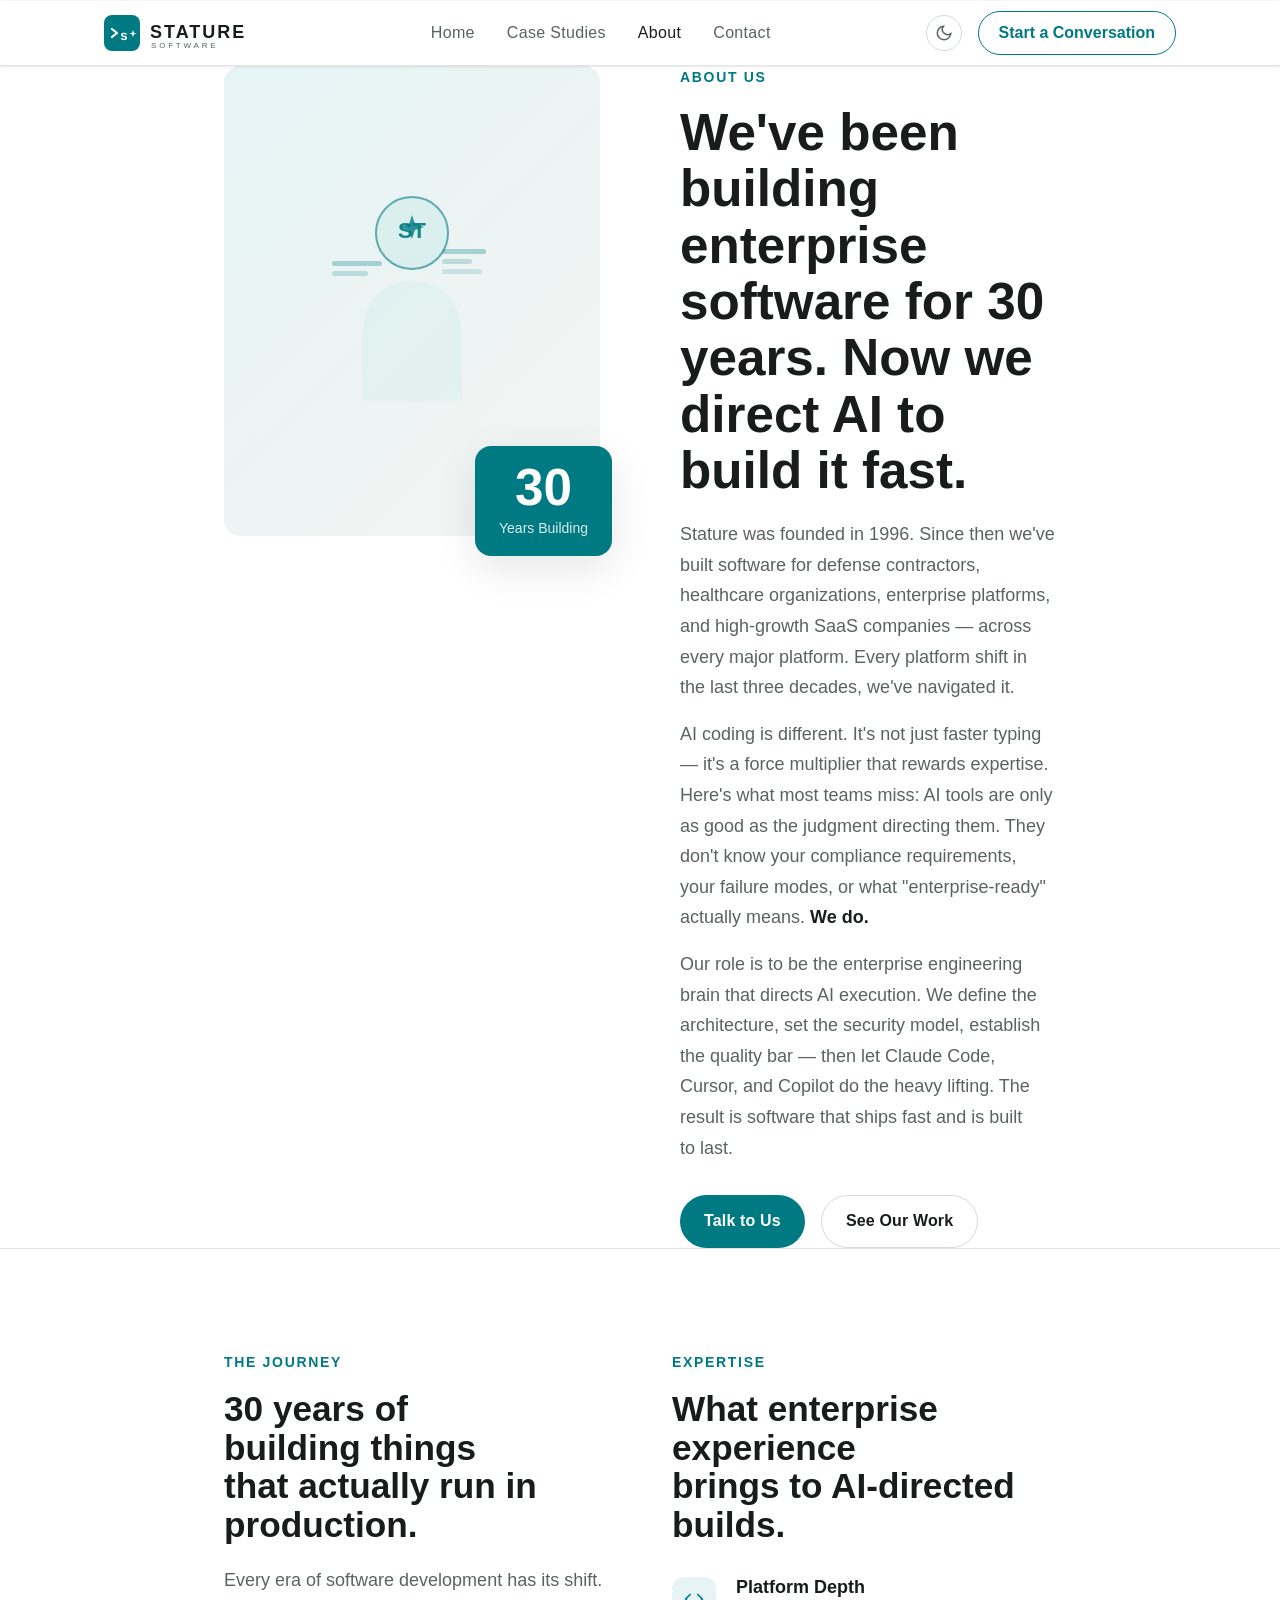
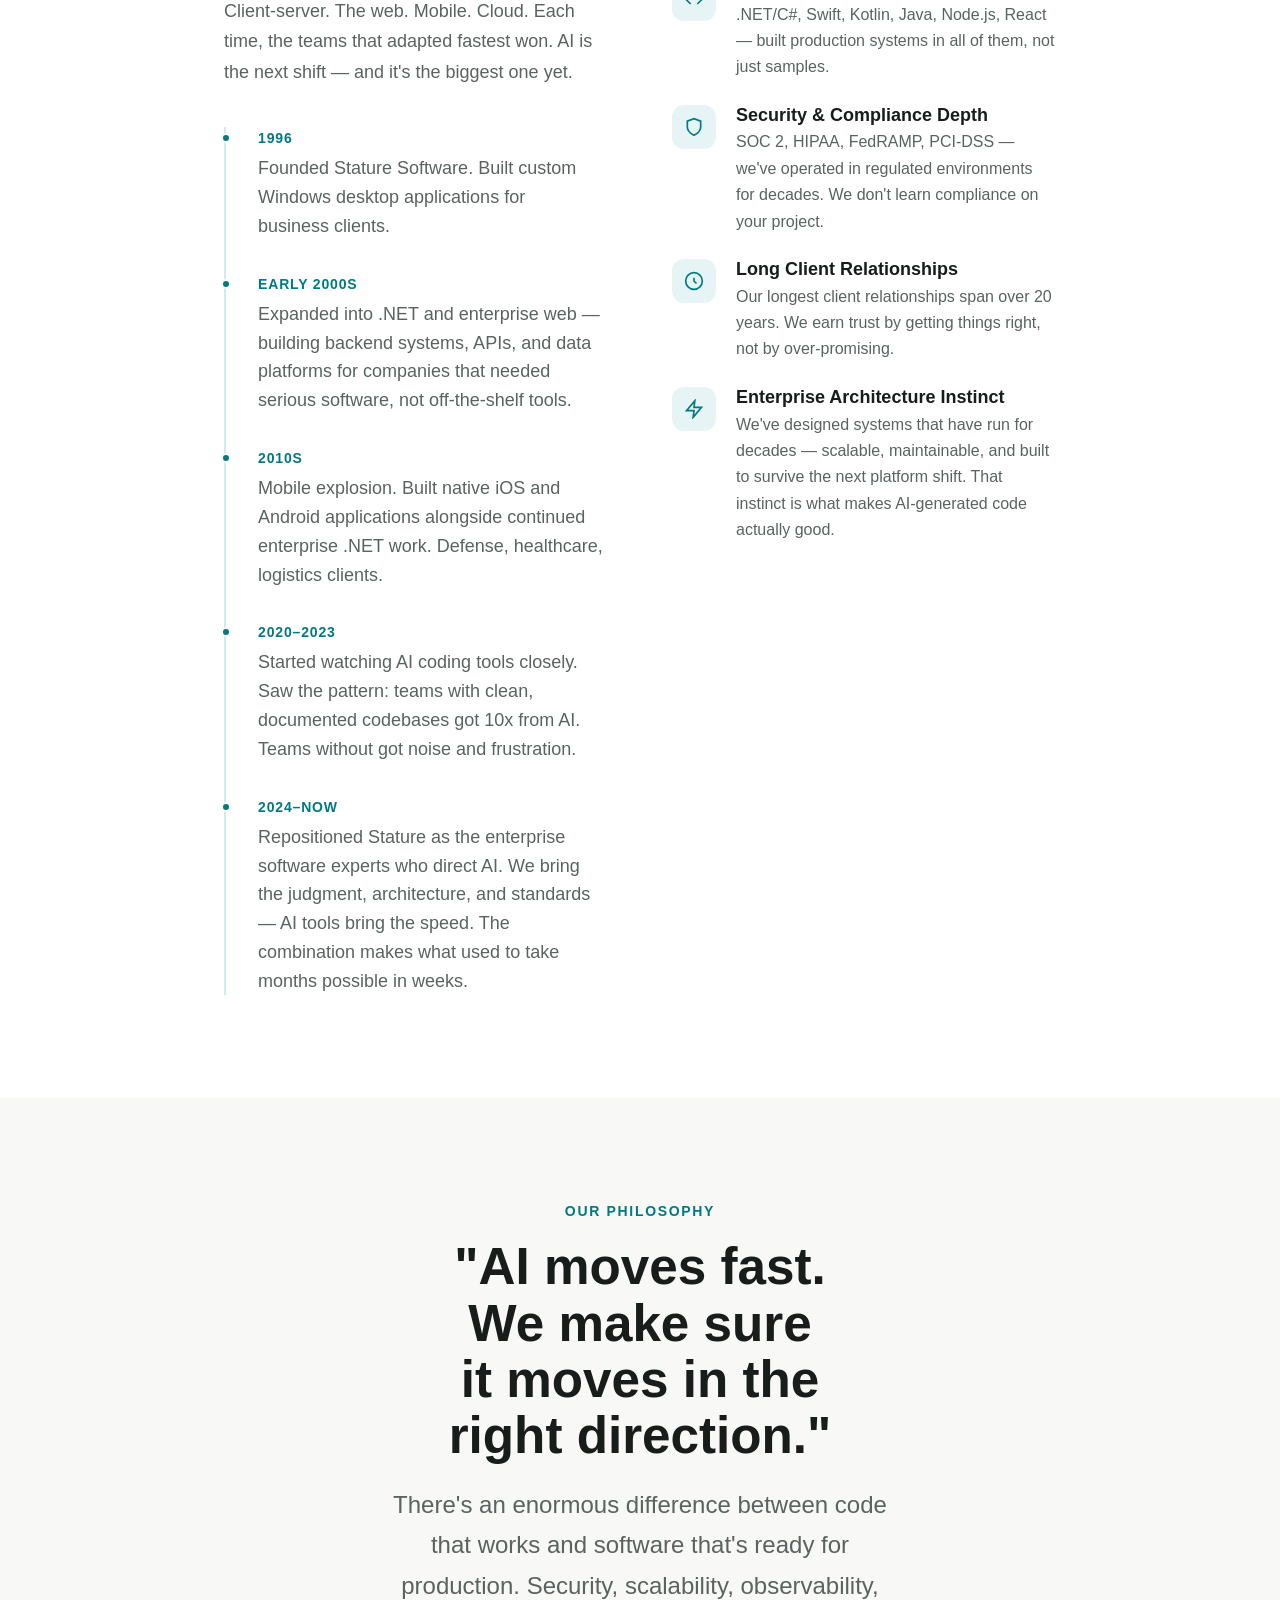
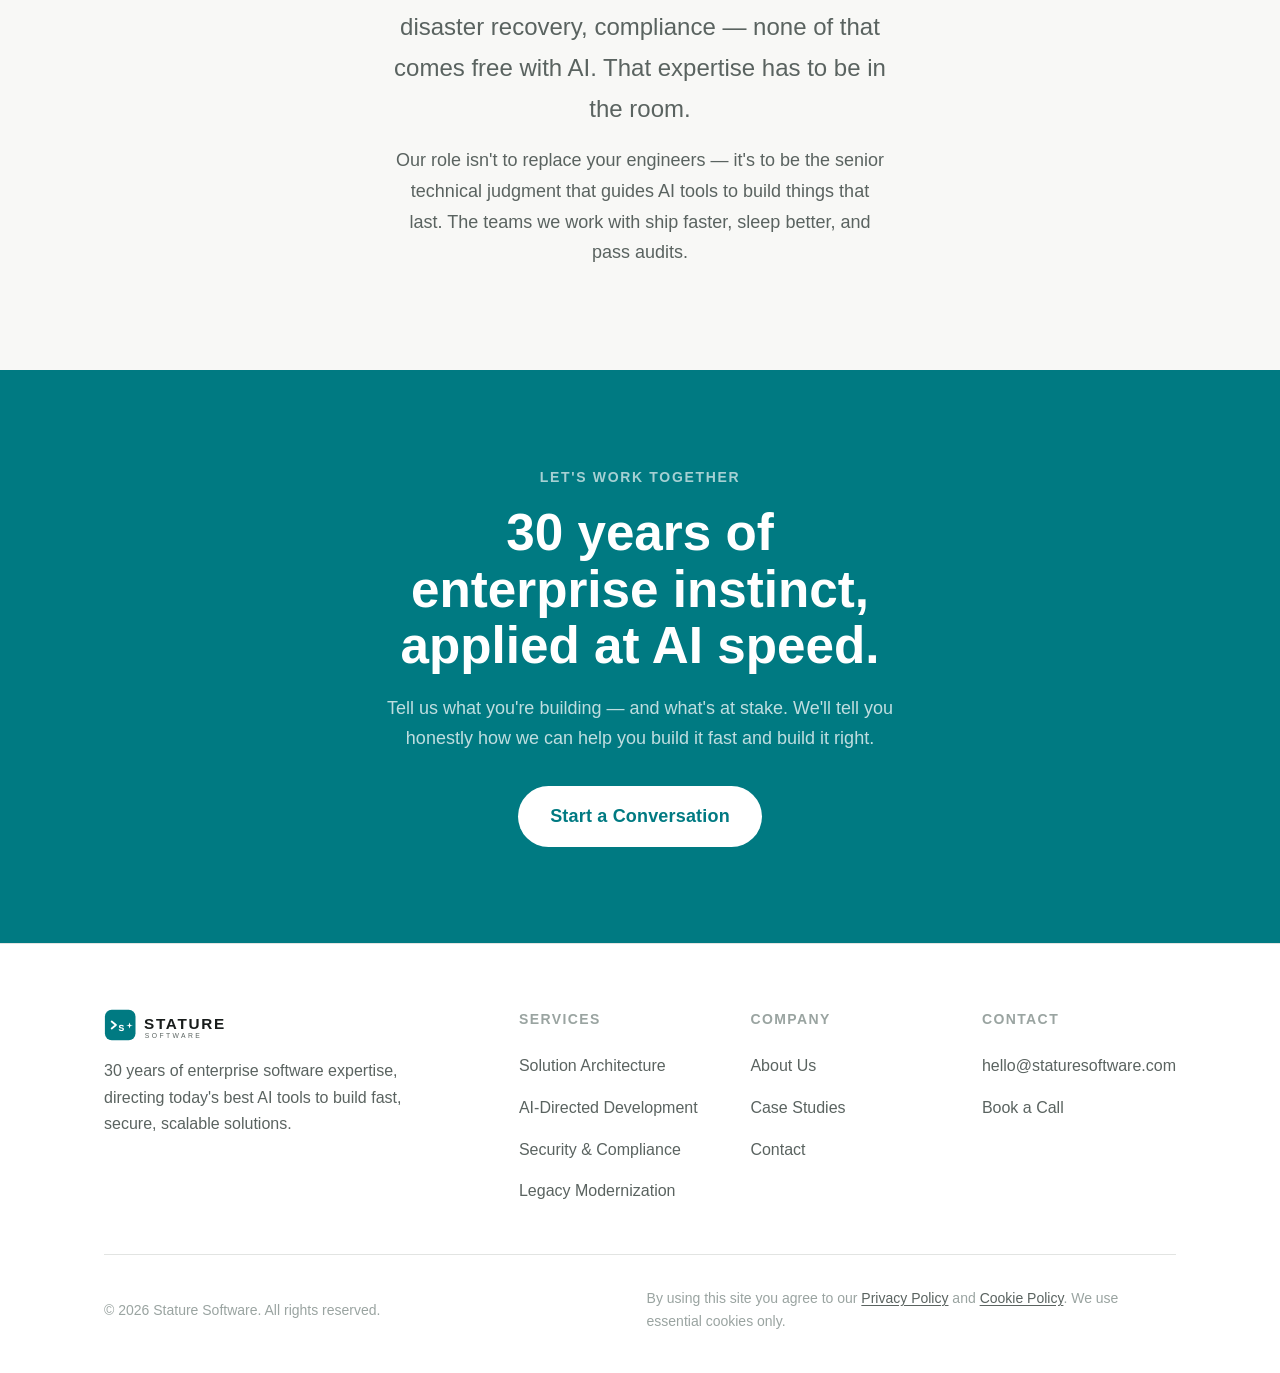
==== about.html @ f1dc4eed "Initial deploy — Stature Software" ====
<!DOCTYPE html>
<html lang="en">
<head>
<!--
   ______                            __
  / ____/___  ____ ___  ____  __  __/ /____  _____
 / /   / __ \/ __ `__ \/ __ \/ / / / __/ _ \/ ___/
/ /___/ /_/ / / / / / / /_/ / /_/ / /_/  __/ /
\____/\____/_/ /_/ /_/ .___/\__,_/\__/\___/_/
                    /_/
        Created with Perplexity Computer
        https://www.perplexity.ai/computer
-->
<meta name="generator" content="Perplexity Computer">
<meta name="author" content="Perplexity Computer">
<meta property="og:see_also" content="https://www.perplexity.ai/computer">
<link rel="author" href="https://www.perplexity.ai/computer">

  <meta charset="UTF-8">
  <meta name="viewport" content="width=device-width, initial-scale=1.0">
  <title>About — Stature Software</title>
  <meta name="description" content="30 years of enterprise software expertise — defense, healthcare, fintech, and beyond. Now we direct the best AI coding tools to build secure, scalable solutions at a pace that was impossible before.">

  <link rel="preconnect" href="https://fonts.googleapis.com">
  <link rel="preconnect" href="https://fonts.gstatic.com" crossorigin>
  <link href="https://api.fontshare.com/v2/css?f[]=cabinet-grotesk@400,500,700,800,900&f[]=satoshi@400,500,700&display=swap" rel="stylesheet">
  <link href="https://fonts.googleapis.com/css2?family=JetBrains+Mono:wght@400;500&display=swap" rel="stylesheet">

  <link rel="stylesheet" href="css/style.css">
  <link rel="stylesheet" href="css/reveal.css">
  <script>
    (function(){
      var t =
        (matchMedia('(prefers-color-scheme: dark)').matches ? 'dark' : 'light');
      document.documentElement.setAttribute('data-theme', t);
    })();
  </script>
</head>
<body>

<header class="nav">
  <div class="container">
    <div class="nav__inner">
      <a href="index.html" class="nav__logo" aria-label="Stature Software home">
          <svg width="172" height="40" viewBox="0 0 172 40" fill="none" xmlns="http://www.w3.org/2000/svg" aria-label="Stature Software">
  <defs>
    <style>
      @keyframes star-blink {
        0%, 49% { opacity: 1; }
        50%, 100% { opacity: 0; }
      }
      .star-blink { animation: star-blink 1.1s step-end infinite; }
    </style>
  </defs>
  <rect x="0" y="2" width="36" height="36" rx="8" fill="var(--color-primary)"/>
  <path d="M8 16 L13 20 L8 24" stroke="white" stroke-width="2.2" stroke-linecap="round" stroke-linejoin="round" fill="none"/>
  <text x="16" y="27" font-family="JetBrains Mono, monospace" font-size="13" font-weight="700" fill="white">s</text>
  <path class="star-blink" d="M29 17 L30 20 L33 20.6 L30 21.2 L29 24.2 L28 21.2 L25 20.6 L28 20 Z" fill="white"/>
  <text x="46" y="25" font-family="Cabinet Grotesk, Helvetica Neue, sans-serif" font-size="18" font-weight="900" letter-spacing="2" fill="var(--color-text)">STATURE</text>
  <text x="47" y="35" font-family="Cabinet Grotesk, Helvetica Neue, sans-serif" font-size="8" font-weight="500" letter-spacing="2.8" fill="var(--color-text-muted)">SOFTWARE</text>
</svg>
      </a>
      <nav aria-label="Main navigation">
        <ul class="nav__links">
          <li><a href="index.html">Home</a></li>
          <li><a href="case-studies.html">Case Studies</a></li>
          <li><a href="about.html" class="active">About</a></li>
          <li><a href="contact.html">Contact</a></li>
        </ul>
      </nav>
      <div class="nav__actions">
        <button class="theme-toggle" data-theme-toggle aria-label="Toggle dark mode"></button>
        <a href="contact.html" class="nav__cta">Start a Conversation</a>
      </div>
      <button class="nav__hamburger" aria-label="Open menu" aria-expanded="false">
        <svg width="20" height="20" viewBox="0 0 24 24" fill="none" stroke="currentColor" stroke-width="2"><path d="M3 12h18M3 6h18M3 18h18"/></svg>
      </button>
    </div>
  </div>
  <nav class="mobile-menu" aria-label="Mobile navigation">
    <a href="index.html">Home</a>
    <a href="case-studies.html">Case Studies</a>
    <a href="about.html">About</a>
    <a href="contact.html">Contact</a>
    <a href="contact.html" class="btn btn--primary" style="width:fit-content">Start a Conversation</a>
  </nav>
</header>

<main>

<!-- ABOUT HERO -->
<section class="about-hero">
  <div class="container container--default">
    <div class="about-grid">

      <!-- Photo / visual -->
      <div class="about-photo-wrap" data-reveal>
        <div class="about-photo-placeholder">
          <!-- Abstract person + code visual -->
          <svg width="220" height="280" viewBox="0 0 220 280" fill="none" xmlns="http://www.w3.org/2000/svg">
            <!-- Silhouette suggestion -->
            <circle cx="110" cy="72" r="36" fill="var(--color-primary-highlight)" stroke="var(--color-primary)" stroke-width="2" opacity="0.6"/>
            <path d="M60 180 C60 140 80 120 110 120 C140 120 160 140 160 180 L160 240 L60 240 Z" fill="var(--color-primary-highlight)" opacity="0.4"/>
            <!-- Code lines floating -->
            <rect x="30" y="100" width="50" height="5" rx="2.5" fill="var(--color-primary)" opacity="0.3"/>
            <rect x="30" y="110" width="36" height="5" rx="2.5" fill="var(--color-primary)" opacity="0.2"/>
            <rect x="140" y="88" width="44" height="5" rx="2.5" fill="var(--color-primary)" opacity="0.3"/>
            <rect x="140" y="98" width="30" height="5" rx="2.5" fill="var(--color-primary)" opacity="0.2"/>
            <rect x="140" y="108" width="40" height="5" rx="2.5" fill="var(--color-primary)" opacity="0.15"/>
            <!-- AI spark -->
            <path d="M110 54 L113 63 L122 66 L113 69 L110 78 L107 69 L98 66 L107 63 Z" fill="var(--color-primary)" opacity="0.8"/>
            <!-- Initials -->
            <text x="110" y="77" font-family="Cabinet Grotesk, sans-serif" font-size="22" font-weight="800" fill="var(--color-primary)" text-anchor="middle" opacity="0.9">ST</text>
          </svg>
        </div>
        <div class="about-years-badge">
          <div class="about-years-badge__num">30</div>
          <div class="about-years-badge__label">Years Building</div>
        </div>
      </div>

      <!-- Copy -->
      <div data-reveal data-delay="1">
        <p class="section__eyebrow">About Us</p>
        <h1 class="section__title" style="font-size:var(--text-2xl);">We've been building enterprise software for 30 years. Now we direct AI to build it fast.</h1>
        <p style="font-size:var(--text-base); color:var(--color-text-muted); line-height:1.7; margin-top:var(--space-5);">
          Stature was founded in 1996. Since then we've built software for defense contractors, healthcare organizations, enterprise platforms, and high-growth SaaS companies — across every major platform. Every platform shift in the last three decades, we've navigated it.
        </p>
        <p style="font-size:var(--text-base); color:var(--color-text-muted); line-height:1.7; margin-top:var(--space-4);">
          AI coding is different. It's not just faster typing — it's a force multiplier that rewards expertise. Here's what most teams miss: AI tools are only as good as the judgment directing them. They don't know your compliance requirements, your failure modes, or what "enterprise-ready" actually means. <strong style="color:var(--color-text);">We do.</strong>
        </p>
        <p style="font-size:var(--text-base); color:var(--color-text-muted); line-height:1.7; margin-top:var(--space-4);">
          Our role is to be the enterprise engineering brain that directs AI execution. We define the architecture, set the security model, establish the quality bar — then let Claude Code, Cursor, and Copilot do the heavy lifting. The result is software that ships fast and is built to last.
        </p>
        <div style="margin-top:var(--space-8); display:flex; gap:var(--space-4); flex-wrap:wrap;">
          <a href="contact.html" class="btn btn--primary">Talk to Us</a>
          <a href="case-studies.html" class="btn btn--outline">See Our Work</a>
        </div>
      </div>

    </div>
  </div>
</section>


<!-- TIMELINE -->
<section class="section section--surface">
  <div class="container container--default">
    <div style="display:grid; grid-template-columns:1fr 1fr; gap:var(--space-16); align-items:start;">

      <div data-reveal>
        <p class="section__eyebrow">The Journey</p>
        <h2 class="section__title" style="font-size:var(--text-xl);">30 years of building things<br>that actually run in production.</h2>
        <p style="font-size:var(--text-base); color:var(--color-text-muted); line-height:1.7; margin-top:var(--space-5);">
          Every era of software development has its shift. Client-server. The web. Mobile. Cloud. Each time, the teams that adapted fastest won. AI is the next shift — and it's the biggest one yet.
        </p>

        <div class="timeline" style="margin-top:var(--space-10);">
          <div class="timeline__item">
            <div class="timeline__year">1996</div>
            <p class="timeline__text">Founded Stature Software. Built custom Windows desktop applications for business clients.</p>
          </div>
          <div class="timeline__item">
            <div class="timeline__year">Early 2000s</div>
            <p class="timeline__text">Expanded into .NET and enterprise web — building backend systems, APIs, and data platforms for companies that needed serious software, not off-the-shelf tools.</p>
          </div>
          <div class="timeline__item">
            <div class="timeline__year">2010s</div>
            <p class="timeline__text">Mobile explosion. Built native iOS and Android applications alongside continued enterprise .NET work. Defense, healthcare, logistics clients.</p>
          </div>
          <div class="timeline__item">
            <div class="timeline__year">2020–2023</div>
            <p class="timeline__text">Started watching AI coding tools closely. Saw the pattern: teams with clean, documented codebases got 10x from AI. Teams without got noise and frustration.</p>
          </div>
          <div class="timeline__item">
            <div class="timeline__year">2024–Now</div>
            <p class="timeline__text">Repositioned Stature as the enterprise software experts who direct AI. We bring the judgment, architecture, and standards — AI tools bring the speed. The combination makes what used to take months possible in weeks.</p>
          </div>
        </div>
      </div>

      <div data-reveal data-delay="1">
        <p class="section__eyebrow">Expertise</p>
        <h2 class="section__title" style="font-size:var(--text-xl);">What enterprise experience<br>brings to AI-directed builds.</h2>

        <div style="display:flex; flex-direction:column; gap:var(--space-6); margin-top:var(--space-8);">
          <div style="display:flex; gap:var(--space-5); align-items:flex-start;">
            <div style="width:44px; height:44px; border-radius:var(--radius-lg); background:var(--color-primary-light); display:flex; align-items:center; justify-content:center; flex-shrink:0; color:var(--color-primary);">
              <svg width="20" height="20" viewBox="0 0 24 24" fill="none" stroke="currentColor" stroke-width="2"><polyline points="16 18 22 12 16 6"/><polyline points="8 6 2 12 8 18"/></svg>
            </div>
            <div>
              <h3 style="font-size:var(--text-base); font-weight:700; color:var(--color-text); margin-bottom:var(--space-1);">Platform Depth</h3>
              <p style="font-size:var(--text-sm); color:var(--color-text-muted); line-height:1.65;">.NET/C#, Swift, Kotlin, Java, Node.js, React — built production systems in all of them, not just samples.</p>
            </div>
          </div>

          <div style="display:flex; gap:var(--space-5); align-items:flex-start;">
            <div style="width:44px; height:44px; border-radius:var(--radius-lg); background:var(--color-primary-light); display:flex; align-items:center; justify-content:center; flex-shrink:0; color:var(--color-primary);">
              <svg width="20" height="20" viewBox="0 0 24 24" fill="none" stroke="currentColor" stroke-width="2"><path d="M12 22s8-4 8-10V5l-8-3-8 3v7c0 6 8 10 8 10z"/></svg>
            </div>
            <div>
              <h3 style="font-size:var(--text-base); font-weight:700; color:var(--color-text); margin-bottom:var(--space-1);">Security &amp; Compliance Depth</h3>
              <p style="font-size:var(--text-sm); color:var(--color-text-muted); line-height:1.65;">SOC 2, HIPAA, FedRAMP, PCI-DSS — we've operated in regulated environments for decades. We don't learn compliance on your project.</p>
            </div>
          </div>

          <div style="display:flex; gap:var(--space-5); align-items:flex-start;">
            <div style="width:44px; height:44px; border-radius:var(--radius-lg); background:var(--color-primary-light); display:flex; align-items:center; justify-content:center; flex-shrink:0; color:var(--color-primary);">
              <svg width="20" height="20" viewBox="0 0 24 24" fill="none" stroke="currentColor" stroke-width="2"><circle cx="12" cy="12" r="10"/><path d="M12 8v4l3 3"/></svg>
            </div>
            <div>
              <h3 style="font-size:var(--text-base); font-weight:700; color:var(--color-text); margin-bottom:var(--space-1);">Long Client Relationships</h3>
              <p style="font-size:var(--text-sm); color:var(--color-text-muted); line-height:1.65;">Our longest client relationships span over 20 years. We earn trust by getting things right, not by over-promising.</p>
            </div>
          </div>

          <div style="display:flex; gap:var(--space-5); align-items:flex-start;">
            <div style="width:44px; height:44px; border-radius:var(--radius-lg); background:var(--color-primary-light); display:flex; align-items:center; justify-content:center; flex-shrink:0; color:var(--color-primary);">
              <svg width="20" height="20" viewBox="0 0 24 24" fill="none" stroke="currentColor" stroke-width="2"><path d="M13 2L3 14h9l-1 8 10-12h-9l1-8z"/></svg>
            </div>
            <div>
              <h3 style="font-size:var(--text-base); font-weight:700; color:var(--color-text); margin-bottom:var(--space-1);">Enterprise Architecture Instinct</h3>
              <p style="font-size:var(--text-sm); color:var(--color-text-muted); line-height:1.65;">We've designed systems that have run for decades — scalable, maintainable, and built to survive the next platform shift. That instinct is what makes AI-generated code actually good.</p>
            </div>
          </div>
        </div>
      </div>

    </div>
  </div>
</section>


<!-- PHILOSOPHY -->
<section class="section">
  <div class="container container--narrow text-center">
    <div data-reveal>
      <p class="section__eyebrow">Our Philosophy</p>
      <h2 class="section__title">"AI moves fast. We make sure it moves in the right direction."</h2>
      <p style="font-size:var(--text-lg); color:var(--color-text-muted); line-height:1.7; margin-top:var(--space-5);">
        There's an enormous difference between code that works and software that's ready for production. Security, scalability, observability, disaster recovery, compliance — none of that comes free with AI. That expertise has to be in the room.
      </p>
      <p style="font-size:var(--text-base); color:var(--color-text-muted); line-height:1.7; margin-top:var(--space-4);">
        Our role isn't to replace your engineers — it's to be the senior technical judgment that guides AI tools to build things that last. The teams we work with ship faster, sleep better, and pass audits.
      </p>
    </div>
  </div>
</section>

<!-- CTA -->
<section class="cta-band">
  <div class="container container--narrow">
    <p class="cta-band__eyebrow">Let's work together</p>
    <h2 class="cta-band__title">30 years of enterprise instinct, applied at AI speed.</h2>
    <p class="cta-band__subtitle">Tell us what you're building — and what's at stake. We'll tell you honestly how we can help you build it fast and build it right.</p>
    <a href="contact.html" class="btn btn--white btn--lg">Start a Conversation</a>
  </div>
</section>

</main>

<footer class="footer">
  <div class="container">
    <div class="footer__grid">
      <div>
        <a href="index.html" aria-label="Stature Software home">
          <svg width="148" height="34" viewBox="0 0 172 40" fill="none" xmlns="http://www.w3.org/2000/svg">
  <defs>
    <style>
      @keyframes star-blink {
        0%, 49% { opacity: 1; }
        50%, 100% { opacity: 0; }
      }
      .star-blink { animation: star-blink 1.1s step-end infinite; }
    </style>
  </defs>
  <rect x="0" y="2" width="36" height="36" rx="8" fill="var(--color-primary)"/>
  <path d="M8 16 L13 20 L8 24" stroke="white" stroke-width="2.2" stroke-linecap="round" stroke-linejoin="round" fill="none"/>
  <text x="16" y="27" font-family="JetBrains Mono, monospace" font-size="13" font-weight="700" fill="white">s</text>
  <path class="star-blink" d="M29 17 L30 20 L33 20.6 L30 21.2 L29 24.2 L28 21.2 L25 20.6 L28 20 Z" fill="white"/>
  <text x="46" y="25" font-family="Cabinet Grotesk, Helvetica Neue, sans-serif" font-size="18" font-weight="900" letter-spacing="2" fill="var(--color-text)">STATURE</text>
  <text x="47" y="35" font-family="Cabinet Grotesk, Helvetica Neue, sans-serif" font-size="8" font-weight="500" letter-spacing="2.8" fill="var(--color-text-muted)">SOFTWARE</text>
</svg>
        </a>
        <p class="footer__brand-desc">30 years of enterprise software expertise, directing today's best AI tools to build fast, secure, scalable solutions.</p>
      </div>
      <div>
        <p class="footer__col-title">Services</p>
        <ul class="footer__links">
          <li><a href="index.html#services">Solution Architecture</a></li>
          <li><a href="index.html#services">AI-Directed Development</a></li>
          <li><a href="index.html#services">Security &amp; Compliance</a></li>
          <li><a href="index.html#services">Legacy Modernization</a></li>
        </ul>
      </div>
      <div>
        <p class="footer__col-title">Company</p>
        <ul class="footer__links">
          <li><a href="about.html">About Us</a></li>
          <li><a href="case-studies.html">Case Studies</a></li>
          <li><a href="contact.html">Contact</a></li>
        </ul>
      </div>
      <div>
        <p class="footer__col-title">Contact</p>
        <ul class="footer__links">
          <li><a href="mailto:hello@staturesoftware.com">hello@staturesoftware.com</a></li>
          <li><a href="contact.html">Book a Call</a></li>
        </ul>
      </div>
    </div>
    <div class="footer__bottom">
      <p class="footer__copy">© 2026 Stature Software. All rights reserved.</p>
      <p class="footer__copy footer__cookie">By using this site you agree to our <a href="#" onclick="return false;">Privacy Policy</a> and <a href="#" onclick="return false;">Cookie Policy</a>. We use essential cookies only.</p>
    </div>
  </div>
</footer>

<script src="js/main.js"></script>
</body>
</html>
---- css/style.css ----
/* ============================================
   STATURE SOFTWARE — Main Stylesheet
   Clean / Minimal / Light Direction
   Teal accent (#00929A) — evolved from existing brand
   ============================================ */

/* --- ANIMATIONS --- */
@keyframes star-blink {
  0%, 49% { opacity: 1; }
  50%, 100% { opacity: 0; }
}
.star-blink { animation: star-blink 1.1s step-end infinite; }

/* --- DESIGN TOKENS --- */
:root {
  /* Type scale */
  --text-xs:   clamp(0.75rem,  0.7rem  + 0.25vw, 0.875rem);
  --text-sm:   clamp(0.875rem, 0.8rem  + 0.35vw, 1rem);
  --text-base: clamp(1rem,     0.95rem + 0.25vw, 1.125rem);
  --text-lg:   clamp(1.125rem, 1rem    + 0.75vw, 1.5rem);
  --text-xl:   clamp(1.5rem,   1.2rem  + 1.25vw, 2.25rem);
  --text-2xl:  clamp(2rem,     1.2rem  + 2.5vw,  3.5rem);
  --text-3xl:  clamp(2.5rem,   1rem    + 4vw,    5rem);
  --text-hero: clamp(3rem,     0.5rem  + 7vw,    8rem);

  /* Spacing */
  --space-1:  0.25rem;
  --space-2:  0.5rem;
  --space-3:  0.75rem;
  --space-4:  1rem;
  --space-5:  1.25rem;
  --space-6:  1.5rem;
  --space-8:  2rem;
  --space-10: 2.5rem;
  --space-12: 3rem;
  --space-16: 4rem;
  --space-20: 5rem;
  --space-24: 6rem;
  --space-32: 8rem;

  /* Radius */
  --radius-sm: 0.375rem;
  --radius-md: 0.5rem;
  --radius-lg: 0.75rem;
  --radius-xl: 1rem;
  --radius-full: 9999px;

  /* Transitions */
  --transition-interactive: 180ms cubic-bezier(0.16, 1, 0.3, 1);

  /* Shadows */
  --shadow-sm: 0 1px 3px rgba(0,0,0,0.06), 0 1px 2px rgba(0,0,0,0.04);
  --shadow-md: 0 4px 16px rgba(0,0,0,0.08);
  --shadow-lg: 0 12px 40px rgba(0,0,0,0.10);

  /* Content widths */
  --content-narrow: 640px;
  --content-default: 960px;
  --content-wide: 1200px;

  /* Fonts */
  --font-display: 'Cabinet Grotesk', 'Helvetica Neue', sans-serif;
  --font-body: 'Satoshi', 'Inter', sans-serif;
  --font-mono: 'JetBrains Mono', 'Courier New', monospace;
}

/* LIGHT MODE (default) */
:root, [data-theme="light"] {
  --color-bg:              #f8f8f6;
  --color-surface:         #ffffff;
  --color-surface-2:       #f3f4f2;
  --color-surface-offset:  #eaecea;
  --color-divider:         #e2e4e2;
  --color-border:          #d5d8d5;

  --color-text:            #181c1b;
  --color-text-muted:      #5a6360;
  --color-text-faint:      #9aa4a1;
  --color-text-inverse:    #f8f8f6;

  /* Teal accent — evolved from existing brand */
  --color-primary:         #007a82;
  --color-primary-hover:   #005f66;
  --color-primary-active:  #004449;
  --color-primary-highlight: #d0ebec;
  --color-primary-light:   #e6f4f5;

  --color-success:         #3a7a2b;
  --color-warning:         #996b1a;
  --color-error:           #b03060;
}

/* DARK MODE — manual toggle */
[data-theme="dark"] {
  --color-bg:              #141716;
  --color-surface:         #1b1f1e;
  --color-surface-2:       #212523;
  --color-surface-offset:  #1e2220;
  --color-divider:         #2a2f2d;
  --color-border:          #363c3a;

  --color-text:            #d4d9d7;
  --color-text-muted:      #7a8480;
  --color-text-faint:      #4f5754;
  --color-text-inverse:    #141716;

  --color-primary:         #3fa8b0;
  --color-primary-hover:   #1e8f98;
  --color-primary-active:  #107a82;
  --color-primary-highlight: #1e3436;
  --color-primary-light:   #162728;

  --color-success:         #5aaa3f;
  --color-warning:         #cc9a3a;
  --color-error:           #d45c8a;
}

/* DARK MODE — system preference (no manual override) */
@media (prefers-color-scheme: dark) {
  :root:not([data-theme="light"]) {
    --color-bg:              #141716;
    --color-surface:         #1b1f1e;
    --color-surface-2:       #212523;
    --color-surface-offset:  #1e2220;
    --color-divider:         #2a2f2d;
    --color-border:          #363c3a;
    --color-text:            #d4d9d7;
    --color-text-muted:      #7a8480;
    --color-text-faint:      #4f5754;
    --color-text-inverse:    #141716;
    --color-primary:         #3fa8b0;
    --color-primary-hover:   #1e8f98;
    --color-primary-active:  #107a82;
    --color-primary-highlight: #1e3436;
    --color-primary-light:   #162728;
    --color-success:         #5aaa3f;
    --color-warning:         #cc9a3a;
    --color-error:           #d45c8a;
  }
}

/* --- BASE RESET --- */
*, *::before, *::after { box-sizing: border-box; margin: 0; padding: 0; }

html {
  -webkit-font-smoothing: antialiased;
  -moz-osx-font-smoothing: grayscale;
  text-rendering: optimizeLegibility;
  scroll-behavior: smooth;
  scroll-padding-top: var(--space-20);
}

body {
  min-height: 100dvh;
  line-height: 1.65;
  font-family: var(--font-body);
  font-size: var(--text-base);
  color: var(--color-text);
  background-color: var(--color-bg);
}

img, picture, video, canvas, svg { display: block; max-width: 100%; height: auto; }
ul[role="list"], ol[role="list"] { list-style: none; }
input, button, textarea, select { font: inherit; color: inherit; }
h1, h2, h3, h4, h5, h6 { text-wrap: balance; line-height: 1.15; font-family: var(--font-display); }
p, li, figcaption { text-wrap: pretty; max-width: 68ch; }

::selection { background: var(--color-primary-highlight); color: var(--color-text); }
:focus-visible { outline: 2px solid var(--color-primary); outline-offset: 3px; border-radius: var(--radius-sm); }

@media (prefers-reduced-motion: reduce) {
  *, *::before, *::after {
    animation-duration: 0.01ms !important;
    transition-duration: 0.01ms !important;
    scroll-behavior: auto !important;
  }
}

button { cursor: pointer; background: none; border: none; }

a, button, [role="button"], input, textarea, select {
  transition: color var(--transition-interactive),
              background var(--transition-interactive),
              border-color var(--transition-interactive),
              box-shadow var(--transition-interactive),
              opacity var(--transition-interactive);
}

.sr-only {
  position: absolute; width: 1px; height: 1px; padding: 0; margin: -1px;
  overflow: hidden; clip: rect(0,0,0,0); white-space: nowrap; border-width: 0;
}

/* --- LAYOUT UTILITIES --- */
.container {
  width: 100%;
  max-width: var(--content-wide);
  margin-inline: auto;
  padding-inline: clamp(var(--space-6), 5vw, var(--space-16));
}
.container--narrow { max-width: var(--content-narrow); }
.container--default { max-width: var(--content-default); }

/* --- NAV --- */
.nav {
  position: sticky;
  top: 0;
  z-index: 100;
  background: color-mix(in oklch, var(--color-surface) 92%, transparent);
  backdrop-filter: blur(16px);
  -webkit-backdrop-filter: blur(16px);
  border-bottom: 1px solid var(--color-divider);
  transition: box-shadow var(--transition-interactive);
}
.nav--scrolled { box-shadow: var(--shadow-sm); }

.nav__inner {
  display: flex;
  align-items: center;
  justify-content: space-between;
  height: 64px;
  gap: var(--space-8);
}

.nav__logo {
  display: flex;
  align-items: center;
  gap: var(--space-3);
  text-decoration: none;
  color: var(--color-text);
  flex-shrink: 0;
}
.nav__logo:hover { opacity: 0.8; }

.nav__links {
  display: flex;
  align-items: center;
  gap: var(--space-8);
  list-style: none;
}
.nav__links a {
  font-size: var(--text-sm);
  font-weight: 500;
  color: var(--color-text-muted);
  text-decoration: none;
  letter-spacing: 0.02em;
}
.nav__links a:hover { color: var(--color-primary); }
.nav__links a.active { color: var(--color-text); }

.nav__actions {
  display: flex;
  align-items: center;
  gap: var(--space-4);
}

.nav__cta {
  font-size: var(--text-sm);
  font-weight: 600;
  color: var(--color-primary);
  text-decoration: none;
  padding: var(--space-2) var(--space-5);
  border: 1.5px solid var(--color-primary);
  border-radius: var(--radius-full);
  white-space: nowrap;
}
.nav__cta:hover {
  background: var(--color-primary);
  color: var(--color-text-inverse);
}

/* Theme toggle */
.theme-toggle {
  width: 36px;
  height: 36px;
  display: flex;
  align-items: center;
  justify-content: center;
  border-radius: var(--radius-full);
  color: var(--color-text-muted);
  border: 1px solid var(--color-border);
  flex-shrink: 0;
}
.theme-toggle:hover { color: var(--color-text); background: var(--color-surface-2); }

/* Mobile nav */
.nav__hamburger {
  display: none;
  width: 36px;
  height: 36px;
  align-items: center;
  justify-content: center;
  color: var(--color-text);
}
.mobile-menu {
  display: none;
  flex-direction: column;
  padding: var(--space-6);
  gap: var(--space-6);
  border-top: 1px solid var(--color-divider);
  background: var(--color-surface);
}
.mobile-menu a {
  font-size: var(--text-base);
  font-weight: 500;
  color: var(--color-text-muted);
  text-decoration: none;
}
.mobile-menu a:hover { color: var(--color-primary); }
.mobile-menu.is-open { display: flex; }

@media (max-width: 768px) {
  .nav__links, .nav__cta { display: none; }
  .nav__hamburger { display: flex; }
}

/* --- BUTTONS --- */
.btn {
  display: inline-flex;
  align-items: center;
  gap: var(--space-2);
  font-size: var(--text-sm);
  font-weight: 600;
  padding: var(--space-3) var(--space-6);
  border-radius: var(--radius-full);
  text-decoration: none;
  white-space: nowrap;
  cursor: pointer;
  border: none;
  letter-spacing: 0.01em;
}
.btn--primary {
  background: var(--color-primary);
  color: #ffffff;
}
.btn--primary:hover {
  background: var(--color-primary-hover);
  box-shadow: 0 4px 16px color-mix(in oklch, var(--color-primary) 35%, transparent);
  transform: translateY(-1px);
}
.btn--outline {
  background: transparent;
  color: var(--color-text);
  border: 1.5px solid var(--color-border);
}
.btn--outline:hover {
  border-color: var(--color-primary);
  color: var(--color-primary);
}
.btn--lg {
  font-size: var(--text-base);
  padding: var(--space-4) var(--space-8);
}

/* --- BADGE / PILL --- */
.badge {
  display: inline-flex;
  align-items: center;
  gap: var(--space-2);
  font-size: var(--text-xs);
  font-weight: 600;
  padding: var(--space-1) var(--space-3);
  border-radius: var(--radius-full);
  letter-spacing: 0.06em;
  text-transform: uppercase;
}
.badge--teal {
  background: var(--color-primary-light);
  color: var(--color-primary);
  border: 1px solid var(--color-primary-highlight);
}
.badge--neutral {
  background: var(--color-surface-2);
  color: var(--color-text-muted);
  border: 1px solid var(--color-divider);
}

/* --- SECTIONS --- */
.section {
  padding-block: clamp(var(--space-16), 8vw, var(--space-32));
}
.section--tight {
  padding-block: clamp(var(--space-10), 5vw, var(--space-20));
}
.section--accent {
  background: var(--color-primary-light);
  border-top: 1px solid var(--color-primary-highlight);
  border-bottom: 1px solid var(--color-primary-highlight);
}
.section--surface {
  background: var(--color-surface);
}
.section--dark {
  background: #0e1a1c;
  color: #e0ecea;
}

.section__eyebrow {
  font-size: var(--text-xs);
  font-weight: 700;
  letter-spacing: 0.12em;
  text-transform: uppercase;
  color: var(--color-primary);
  margin-bottom: var(--space-4);
}
.section__title {
  font-size: var(--text-2xl);
  font-weight: 800;
  color: var(--color-text);
  margin-bottom: var(--space-5);
  line-height: 1.1;
}
.section__subtitle {
  font-size: var(--text-lg);
  color: var(--color-text-muted);
  max-width: 56ch;
  line-height: 1.55;
}

/* --- HERO --- */
.hero {
  padding-block: clamp(var(--space-20), 10vw, var(--space-32)) clamp(var(--space-16), 8vw, var(--space-24));
  position: relative;
  overflow: hidden;
}
.hero::before {
  content: '';
  position: absolute;
  inset: 0;
  background: radial-gradient(ellipse 80% 60% at 50% -10%, color-mix(in oklch, var(--color-primary) 10%, transparent), transparent 60%);
  pointer-events: none;
}
.hero__grid {
  display: grid;
  grid-template-columns: 1fr 1fr;
  gap: var(--space-16);
  align-items: center;
}
.hero__eyebrow {
  display: inline-flex;
  align-items: center;
  gap: var(--space-2);
  font-size: var(--text-xs);
  font-weight: 700;
  letter-spacing: 0.12em;
  text-transform: uppercase;
  color: var(--color-primary);
  margin-bottom: var(--space-6);
}
.hero__eyebrow::before {
  content: '';
  display: block;
  width: 24px;
  height: 2px;
  background: var(--color-primary);
  border-radius: 2px;
}
.hero__heading {
  font-size: var(--text-3xl);
  font-weight: 800;
  line-height: 1.05;
  letter-spacing: -0.02em;
  color: var(--color-text);
  margin-bottom: var(--space-6);
}
.hero__heading em {
  font-style: normal;
  color: var(--color-primary);
}
.hero__body {
  font-size: var(--text-lg);
  color: var(--color-text-muted);
  max-width: 52ch;
  line-height: 1.6;
  margin-bottom: var(--space-8);
}
.hero__actions {
  display: flex;
  flex-wrap: wrap;
  gap: var(--space-4);
  align-items: center;
}
.hero__trust {
  margin-top: var(--space-8);
  font-size: var(--text-xs);
  color: var(--color-text-faint);
  display: flex;
  align-items: center;
  gap: var(--space-3);
}
.hero__trust::before {
  content: '';
  display: block;
  width: 16px;
  height: 1px;
  background: var(--color-text-faint);
}

/* Hero visual */
.hero__visual {
  position: relative;
}
.hero__code-window {
  background: #0e1a1c;
  border-radius: var(--radius-xl);
  overflow: hidden;
  box-shadow: var(--shadow-lg), 0 0 0 1px rgba(0,200,210,0.12);
}
.code-window__bar {
  background: #162628;
  padding: var(--space-3) var(--space-4);
  display: flex;
  align-items: center;
  gap: var(--space-3);
  border-bottom: 1px solid rgba(255,255,255,0.06);
}
.code-dot {
  width: 10px;
  height: 10px;
  border-radius: 50%;
}
.code-dot--red   { background: #ff5f57; }
.code-dot--amber { background: #ffbd2e; }
.code-dot--green { background: #28c840; }
.code-window__filename {
  font-family: var(--font-mono);
  font-size: var(--text-xs);
  color: rgba(255,255,255,0.35);
  margin-left: var(--space-2);
}
.code-window__body {
  padding: var(--space-6);
  font-family: var(--font-mono);
  font-size: clamp(0.7rem, 0.65rem + 0.3vw, 0.8rem);
  line-height: 1.7;
  overflow: hidden;
}
.code-line { display: flex; gap: var(--space-4); }
.code-num { color: rgba(255,255,255,0.18); user-select: none; min-width: 2ch; text-align: right; }
.code-content { color: #a8d8da; }
.tok-comment { color: rgba(255,255,255,0.28); font-style: italic; }
.tok-keyword { color: #7ec8e3; }
.tok-string  { color: #a8e6a3; }
.tok-fn      { color: #f4c674; }
.tok-var     { color: #a8d8da; }
.tok-dim     { color: rgba(255,255,255,0.4); }

/* Floating pill badges on hero visual */
.hero__pill {
  position: absolute;
  background: var(--color-surface);
  border: 1px solid var(--color-border);
  border-radius: var(--radius-full);
  padding: var(--space-2) var(--space-4);
  font-size: var(--text-xs);
  font-weight: 600;
  color: var(--color-text);
  box-shadow: var(--shadow-md);
  display: flex;
  align-items: center;
  gap: var(--space-2);
  white-space: nowrap;
  animation: float 4s ease-in-out infinite;
}
.hero__pill--1 { top: -12px; right: 20px; animation-delay: 0s; }
.hero__pill--2 { bottom: 24px; left: -16px; animation-delay: 1.5s; }
.hero__pill--3 { bottom: 64px; right: -12px; animation-delay: 0.8s; }
.hero__pill-dot { width: 8px; height: 8px; border-radius: 50%; background: var(--color-primary); }
.hero__pill-dot--green { background: #28c840; }
.hero__pill-dot--amber { background: #ffbd2e; }

@keyframes float {
  0%, 100% { transform: translateY(0); }
  50% { transform: translateY(-6px); }
}

@media (max-width: 900px) {
  .hero__grid { grid-template-columns: 1fr; }
  .hero__visual { display: none; }
}

/* --- LOGOS STRIP --- */
.logos-strip {
  padding-block: var(--space-10);
  border-top: 1px solid var(--color-divider);
  border-bottom: 1px solid var(--color-divider);
}
.logos-strip__label {
  font-size: var(--text-xs);
  font-weight: 600;
  letter-spacing: 0.1em;
  text-transform: uppercase;
  color: var(--color-text-faint);
  text-align: center;
  margin-bottom: var(--space-6);
}
.logos-strip__row {
  display: flex;
  align-items: center;
  justify-content: center;
  flex-wrap: wrap;
  gap: clamp(var(--space-8), 4vw, var(--space-16));
}
.logos-strip__tech {
  font-family: var(--font-display);
  font-size: var(--text-sm);
  font-weight: 700;
  color: var(--color-text-faint);
  letter-spacing: 0.04em;
  opacity: 0.7;
}

/* --- SERVICES GRID --- */
.services-grid {
  display: grid;
  grid-template-columns: repeat(auto-fit, minmax(280px, 1fr));
  gap: var(--space-6);
}
.service-card {
  background: var(--color-surface);
  border: 1px solid var(--color-border);
  border-radius: var(--radius-xl);
  padding: var(--space-8);
  transition: box-shadow var(--transition-interactive), border-color var(--transition-interactive), transform var(--transition-interactive);
}
.service-card:hover {
  box-shadow: var(--shadow-md);
  border-color: var(--color-primary-highlight);
  transform: translateY(-2px);
}
.service-card__icon {
  width: 48px;
  height: 48px;
  background: var(--color-primary-light);
  border-radius: var(--radius-lg);
  display: flex;
  align-items: center;
  justify-content: center;
  margin-bottom: var(--space-5);
  color: var(--color-primary);
}
.service-card__title {
  font-size: var(--text-lg);
  font-weight: 700;
  color: var(--color-text);
  margin-bottom: var(--space-3);
  line-height: 1.25;
}
.service-card__body {
  font-size: var(--text-base);
  color: var(--color-text-muted);
  line-height: 1.65;
}

/* --- STATS ROW --- */
.stats-row {
  display: grid;
  grid-template-columns: repeat(4, 1fr);
  gap: var(--space-8);
  text-align: center;
}
.stat__number {
  font-family: var(--font-display);
  font-size: var(--text-2xl);
  font-weight: 800;
  color: var(--color-primary);
  line-height: 1;
  margin-bottom: var(--space-2);
}
.stat__label {
  font-size: var(--text-sm);
  color: var(--color-text-muted);
  line-height: 1.4;
}
@media (max-width: 640px) {
  .stats-row { grid-template-columns: repeat(2, 1fr); }
}

/* --- PROCESS STEPS --- */
.process-steps {
  display: grid;
  grid-template-columns: repeat(auto-fit, minmax(220px, 1fr));
  gap: var(--space-8);
  position: relative;
}
.process-step {
  position: relative;
  padding-top: var(--space-6);
}
.process-step__number {
  font-family: var(--font-display);
  font-size: var(--text-3xl);
  font-weight: 800;
  color: var(--color-primary-highlight);
  line-height: 1;
  margin-bottom: var(--space-4);
}
[data-theme="dark"] .process-step__number { color: var(--color-primary-highlight); }
.process-step__title {
  font-size: var(--text-lg);
  font-weight: 700;
  color: var(--color-text);
  margin-bottom: var(--space-3);
}
.process-step__body {
  font-size: var(--text-base);
  color: var(--color-text-muted);
  line-height: 1.65;
}

/* --- TESTIMONIALS --- */
.testimonials-grid {
  display: grid;
  grid-template-columns: repeat(auto-fit, minmax(320px, 1fr));
  gap: var(--space-6);
}
.testimonial-card {
  background: var(--color-surface);
  border: 1px solid var(--color-border);
  border-radius: var(--radius-xl);
  padding: var(--space-8);
  display: flex;
  flex-direction: column;
  gap: var(--space-6);
}
.testimonial-card__quote {
  font-size: var(--text-base);
  color: var(--color-text);
  line-height: 1.7;
  flex: 1;
}
.testimonial-card__quote::before {
  content: '"';
  font-family: var(--font-display);
  font-size: var(--text-2xl);
  color: var(--color-primary);
  line-height: 0.8;
  display: block;
  margin-bottom: var(--space-3);
}
.testimonial-card__author {
  display: flex;
  align-items: center;
  gap: var(--space-3);
}
.testimonial-card__avatar {
  width: 40px;
  height: 40px;
  border-radius: 50%;
  background: var(--color-primary-light);
  display: flex;
  align-items: center;
  justify-content: center;
  font-weight: 700;
  font-size: var(--text-sm);
  color: var(--color-primary);
  flex-shrink: 0;
}
.testimonial-card__name {
  font-weight: 700;
  font-size: var(--text-sm);
  color: var(--color-text);
  line-height: 1.3;
}
.testimonial-card__role {
  font-size: var(--text-xs);
  color: var(--color-text-muted);
}

/* --- CTA BAND --- */
.cta-band {
  background: var(--color-primary);
  color: #ffffff;
  padding-block: clamp(var(--space-16), 8vw, var(--space-24));
  text-align: center;
}
.cta-band__eyebrow {
  font-size: var(--text-xs);
  font-weight: 700;
  letter-spacing: 0.12em;
  text-transform: uppercase;
  color: rgba(255,255,255,0.65);
  margin-bottom: var(--space-4);
}
.cta-band__title {
  font-size: var(--text-2xl);
  font-weight: 800;
  color: #ffffff;
  margin-bottom: var(--space-5);
  line-height: 1.1;
}
.cta-band__subtitle {
  font-size: var(--text-base);
  color: rgba(255,255,255,0.75);
  max-width: 52ch;
  margin-inline: auto;
  margin-bottom: var(--space-8);
  line-height: 1.65;
}
.btn--white {
  background: #ffffff;
  color: var(--color-primary);
}
.btn--white:hover {
  background: rgba(255,255,255,0.9);
  box-shadow: 0 4px 20px rgba(0,0,0,0.15);
  transform: translateY(-1px);
}
.btn--white-outline {
  background: transparent;
  color: #ffffff;
  border: 1.5px solid rgba(255,255,255,0.4);
}
.btn--white-outline:hover {
  background: rgba(255,255,255,0.12);
  border-color: rgba(255,255,255,0.6);
}

/* --- FOOTER --- */
.footer {
  background: var(--color-surface);
  border-top: 1px solid var(--color-divider);
  padding-block: var(--space-16) var(--space-10);
}
.footer__grid {
  display: grid;
  grid-template-columns: 2fr 1fr 1fr 1fr;
  gap: var(--space-12);
  margin-bottom: var(--space-12);
}
.footer__brand-desc {
  font-size: var(--text-sm);
  color: var(--color-text-muted);
  margin-top: var(--space-4);
  line-height: 1.65;
  max-width: 36ch;
}
.footer__col-title {
  font-size: var(--text-xs);
  font-weight: 700;
  letter-spacing: 0.1em;
  text-transform: uppercase;
  color: var(--color-text-faint);
  margin-bottom: var(--space-5);
}
.footer__links {
  list-style: none;
  display: flex;
  flex-direction: column;
  gap: var(--space-3);
}
.footer__links a {
  font-size: var(--text-sm);
  color: var(--color-text-muted);
  text-decoration: none;
}
.footer__links a:hover { color: var(--color-primary); }
.footer__bottom {
  padding-top: var(--space-8);
  border-top: 1px solid var(--color-divider);
  display: flex;
  justify-content: space-between;
  align-items: center;
  flex-wrap: wrap;
  gap: var(--space-3);
}
.footer__copy {
  font-size: var(--text-xs);
  color: var(--color-text-faint);
}
.footer__cookie {
  color: var(--color-text-faint);
}
.footer__cookie a {
  color: var(--color-text-muted);
  text-decoration: underline;
  text-underline-offset: 2px;
}
.footer__cookie a:hover { color: var(--color-primary); }

@media (max-width: 768px) {
  .footer__grid { grid-template-columns: 1fr 1fr; }
}
@media (max-width: 480px) {
  .footer__grid { grid-template-columns: 1fr; }
}

/* --- ABOUT PAGE --- */
.about-hero {
  padding-block: clamp(var(--space-16), 8vw, var(--space-28));
  background: var(--color-surface);
  border-bottom: 1px solid var(--color-divider);
}
.about-grid {
  display: grid;
  grid-template-columns: 1fr 1fr;
  gap: var(--space-20);
  align-items: start;
}
.about-photo-wrap {
  position: relative;
}
.about-photo {
  width: 100%;
  aspect-ratio: 4/5;
  border-radius: var(--radius-xl);
  object-fit: cover;
  background: var(--color-surface-2);
}
.about-photo-placeholder {
  width: 100%;
  aspect-ratio: 4/5;
  border-radius: var(--radius-xl);
  background: linear-gradient(135deg, var(--color-primary-light) 0%, var(--color-surface-2) 100%);
  display: flex;
  align-items: center;
  justify-content: center;
  overflow: hidden;
}
.about-years-badge {
  position: absolute;
  bottom: -20px;
  right: -12px;
  background: var(--color-primary);
  color: #fff;
  border-radius: var(--radius-xl);
  padding: var(--space-4) var(--space-6);
  text-align: center;
  box-shadow: var(--shadow-lg);
}
.about-years-badge__num {
  font-family: var(--font-display);
  font-size: var(--text-2xl);
  font-weight: 800;
  line-height: 1;
}
.about-years-badge__label {
  font-size: var(--text-xs);
  opacity: 0.85;
  margin-top: var(--space-1);
}
.timeline {
  display: flex;
  flex-direction: column;
  gap: var(--space-8);
  padding-left: var(--space-8);
  border-left: 2px solid var(--color-primary-highlight);
  margin-top: var(--space-8);
}
.timeline__item {
  position: relative;
}
.timeline__item::before {
  content: '';
  position: absolute;
  left: calc(-1 * var(--space-8) - 5px);
  top: 6px;
  width: 10px;
  height: 10px;
  border-radius: 50%;
  background: var(--color-primary);
  border: 2px solid var(--color-bg);
}
.timeline__year {
  font-size: var(--text-xs);
  font-weight: 700;
  color: var(--color-primary);
  letter-spacing: 0.06em;
  text-transform: uppercase;
  margin-bottom: var(--space-1);
}
.timeline__text {
  font-size: var(--text-base);
  color: var(--color-text-muted);
  line-height: 1.6;
}
@media (max-width: 768px) {
  .about-grid { grid-template-columns: 1fr; }
}

/* --- CASE STUDIES --- */
.case-study-card {
  background: var(--color-surface);
  border: 1px solid var(--color-border);
  border-radius: var(--radius-xl);
  overflow: hidden;
  display: grid;
  grid-template-columns: 1fr 1fr;
  transition: box-shadow var(--transition-interactive);
}
.case-study-card:hover { box-shadow: var(--shadow-lg); }
.case-study-card + .case-study-card { margin-top: var(--space-8); }
.case-study-card__visual {
  background: linear-gradient(135deg, #0e2426 0%, #163036 100%);
  min-height: 320px;
  display: flex;
  align-items: center;
  justify-content: center;
  padding: var(--space-10);
  position: relative;
}
.case-study-card__content {
  padding: var(--space-10);
  display: flex;
  flex-direction: column;
  gap: var(--space-5);
}
.case-study-card__tag {
  font-size: var(--text-xs);
  font-weight: 700;
  letter-spacing: 0.1em;
  text-transform: uppercase;
  color: var(--color-primary);
}
.case-study-card__title {
  font-size: var(--text-xl);
  font-weight: 800;
  color: var(--color-text);
  line-height: 1.2;
}
.case-study-card__summary {
  font-size: var(--text-base);
  color: var(--color-text-muted);
  line-height: 1.65;
  flex: 1;
}
.case-study-card__results {
  display: flex;
  gap: var(--space-6);
  flex-wrap: wrap;
}
.result-stat { text-align: left; }
.result-stat__num {
  font-family: var(--font-display);
  font-size: var(--text-xl);
  font-weight: 800;
  color: var(--color-primary);
  line-height: 1;
}
.result-stat__label {
  font-size: var(--text-xs);
  color: var(--color-text-muted);
  margin-top: var(--space-1);
}
@media (max-width: 768px) {
  .case-study-card { grid-template-columns: 1fr; }
  .case-study-card__visual { min-height: 200px; }
}

/* --- CONTACT FORM --- */
.contact-grid {
  display: grid;
  grid-template-columns: 1fr 1fr;
  gap: var(--space-16);
  align-items: start;
}
.form-group {
  display: flex;
  flex-direction: column;
  gap: var(--space-2);
  margin-bottom: var(--space-5);
}
.form-group label {
  font-size: var(--text-sm);
  font-weight: 600;
  color: var(--color-text);
}
.form-group input,
.form-group select,
.form-group textarea {
  padding: var(--space-3) var(--space-4);
  border: 1.5px solid var(--color-border);
  border-radius: var(--radius-md);
  background: var(--color-surface);
  color: var(--color-text);
  font-size: var(--text-base);
  width: 100%;
  transition: border-color var(--transition-interactive), box-shadow var(--transition-interactive);
}
.form-group input:focus,
.form-group select:focus,
.form-group textarea:focus {
  outline: none;
  border-color: var(--color-primary);
  box-shadow: 0 0 0 3px var(--color-primary-light);
}
.form-group textarea { resize: vertical; min-height: 120px; }
@media (max-width: 768px) {
  .contact-grid { grid-template-columns: 1fr; }
}

/* --- UTILITY --- */
.text-center { text-align: center; }
.text-center p { margin-inline: auto; }
.gap-section { margin-bottom: clamp(var(--space-10), 6vw, var(--space-20)); }

/* --- PAGE HERO (inner pages) --- */
.page-hero {
  background: var(--color-surface);
  border-bottom: 1px solid var(--color-divider);
  padding-block: clamp(var(--space-16), 8vw, var(--space-24));
}
---- css/reveal.css ----
/* Scroll reveal — content visible always, animates when JS runs */
[data-reveal] {
  opacity: 1;
  transform: none;
}
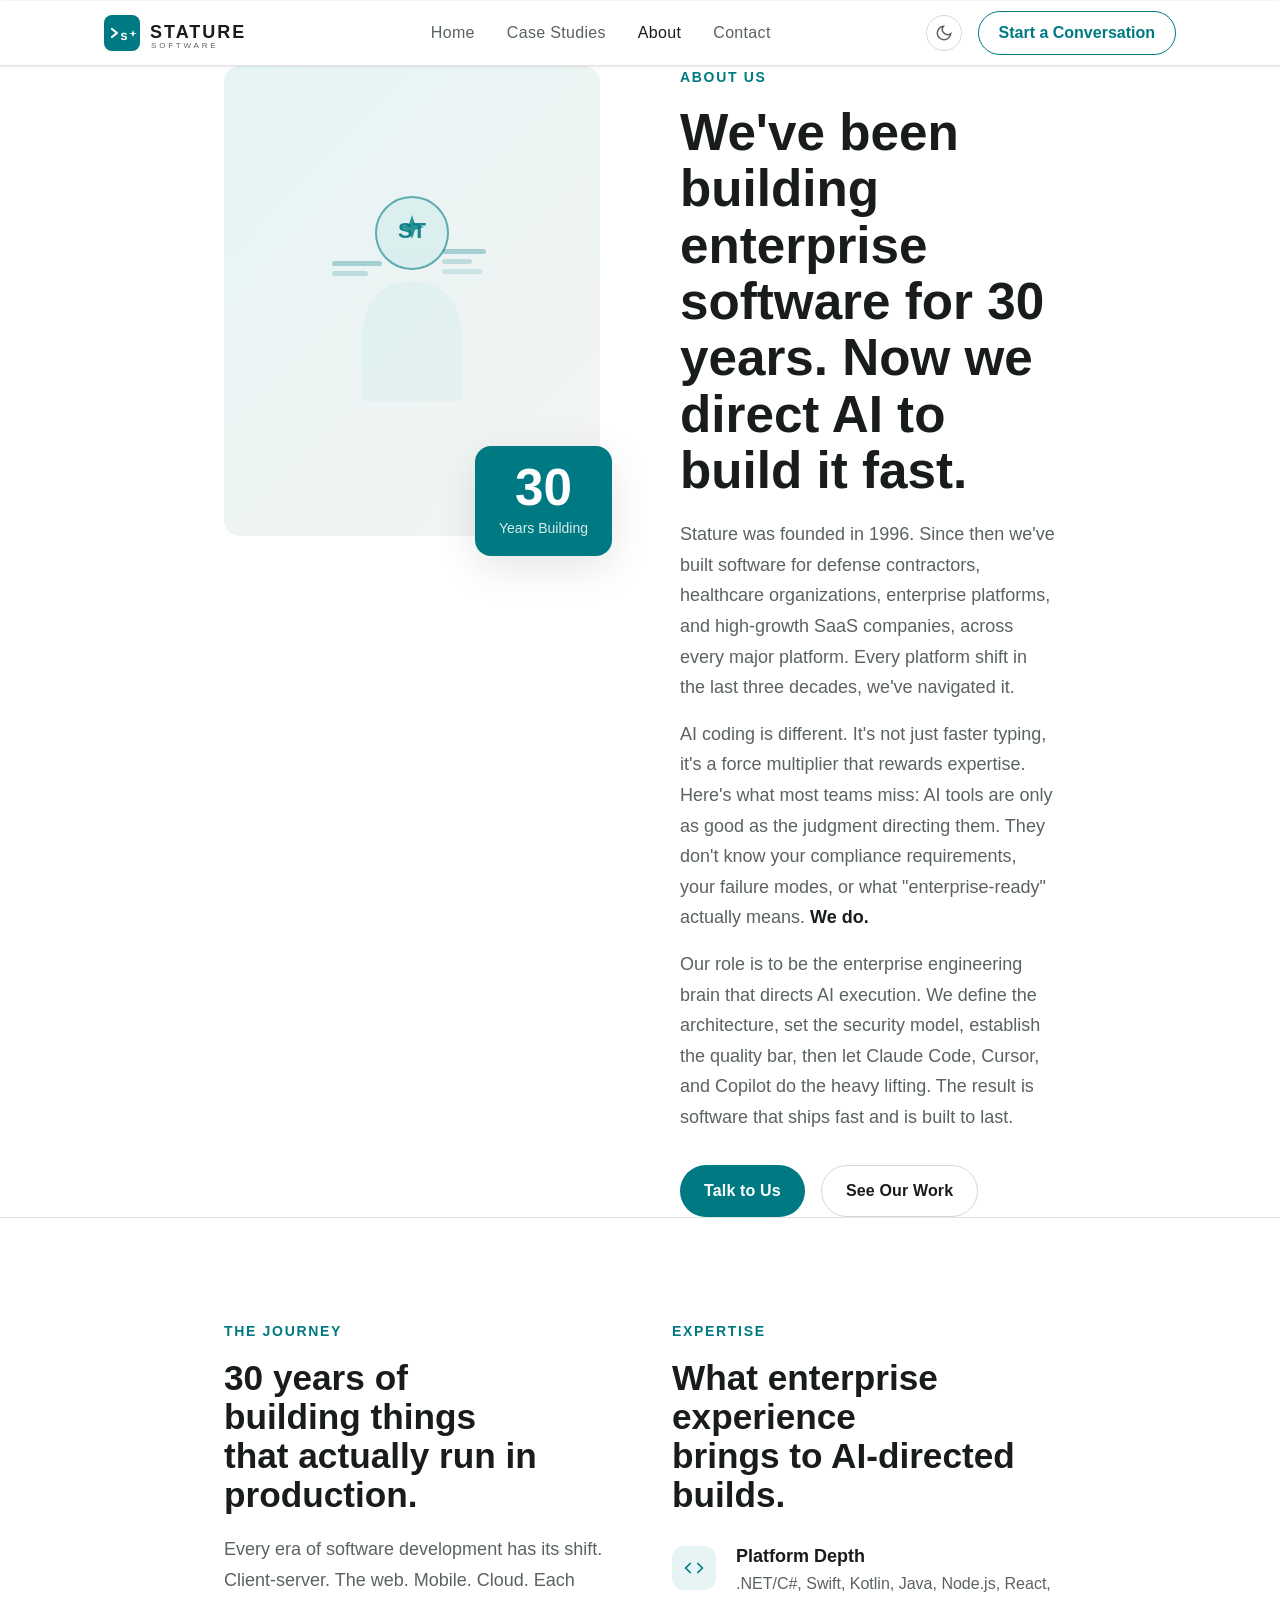
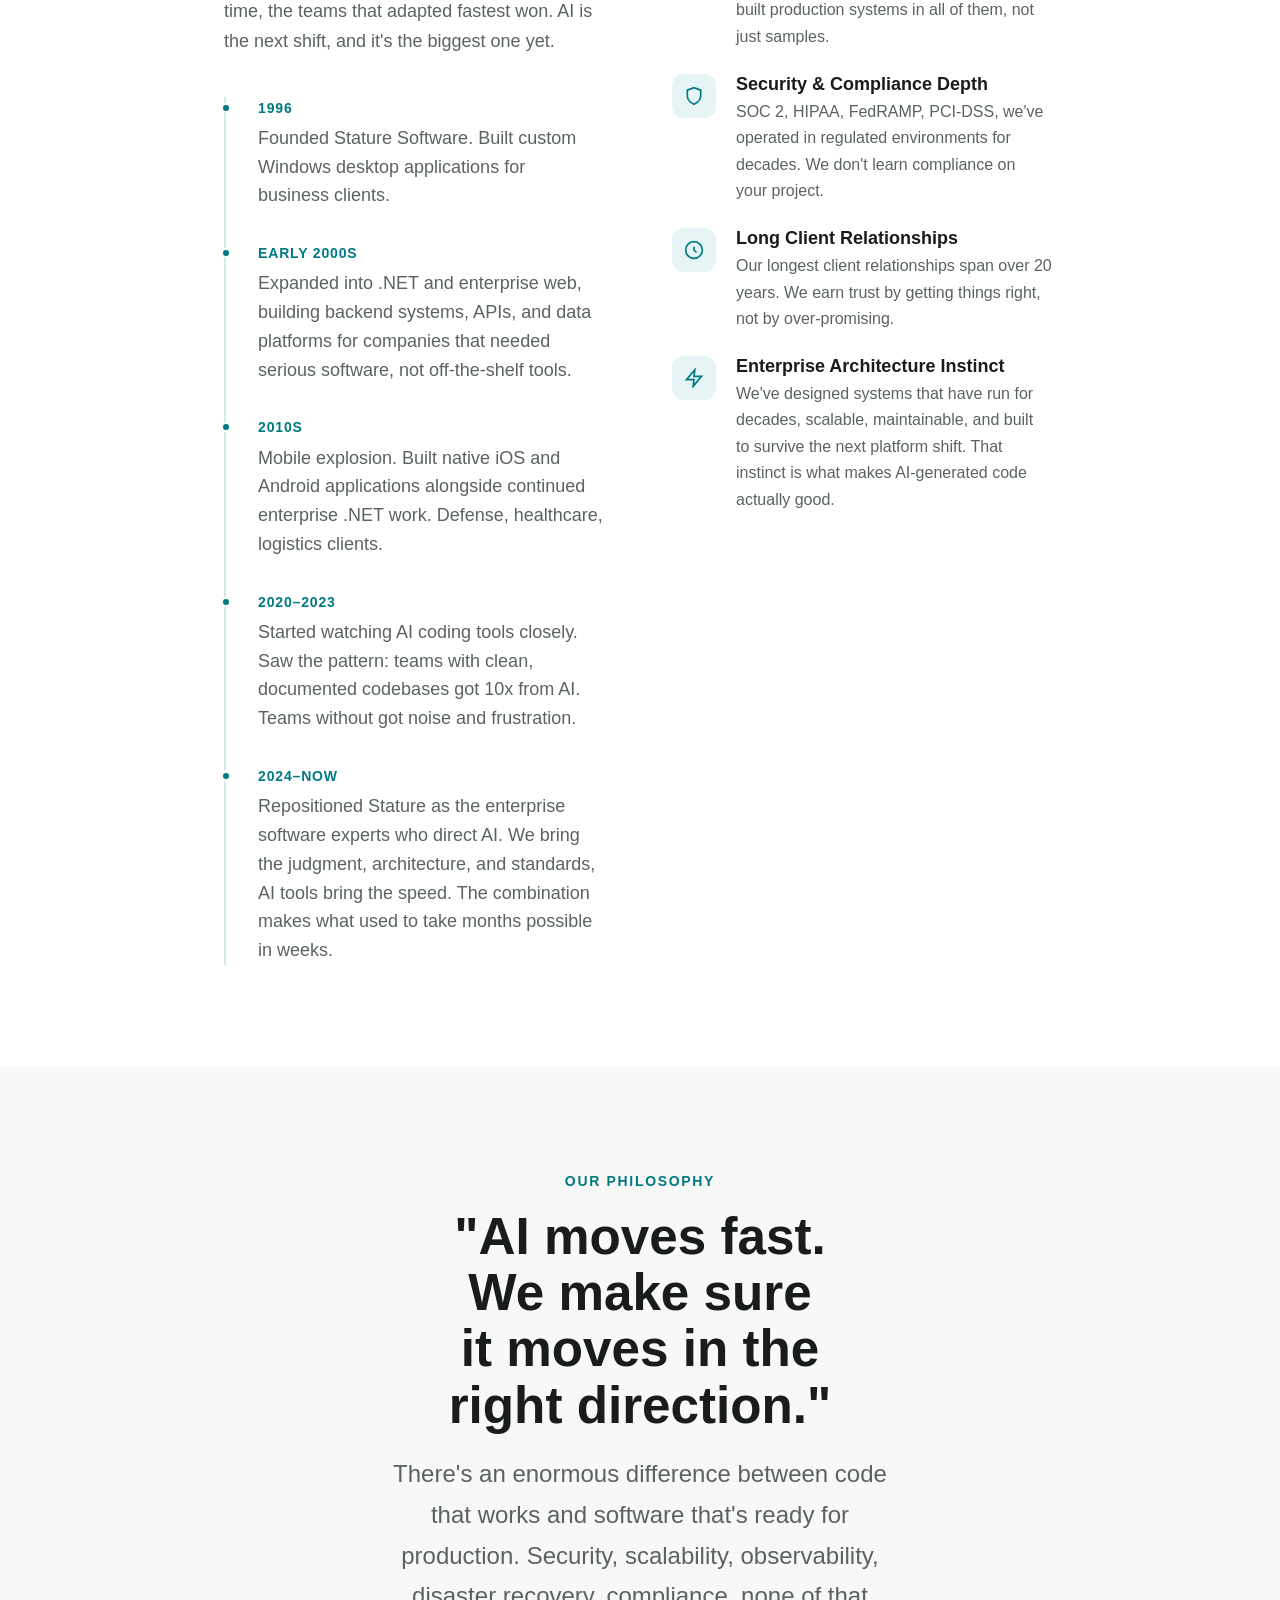
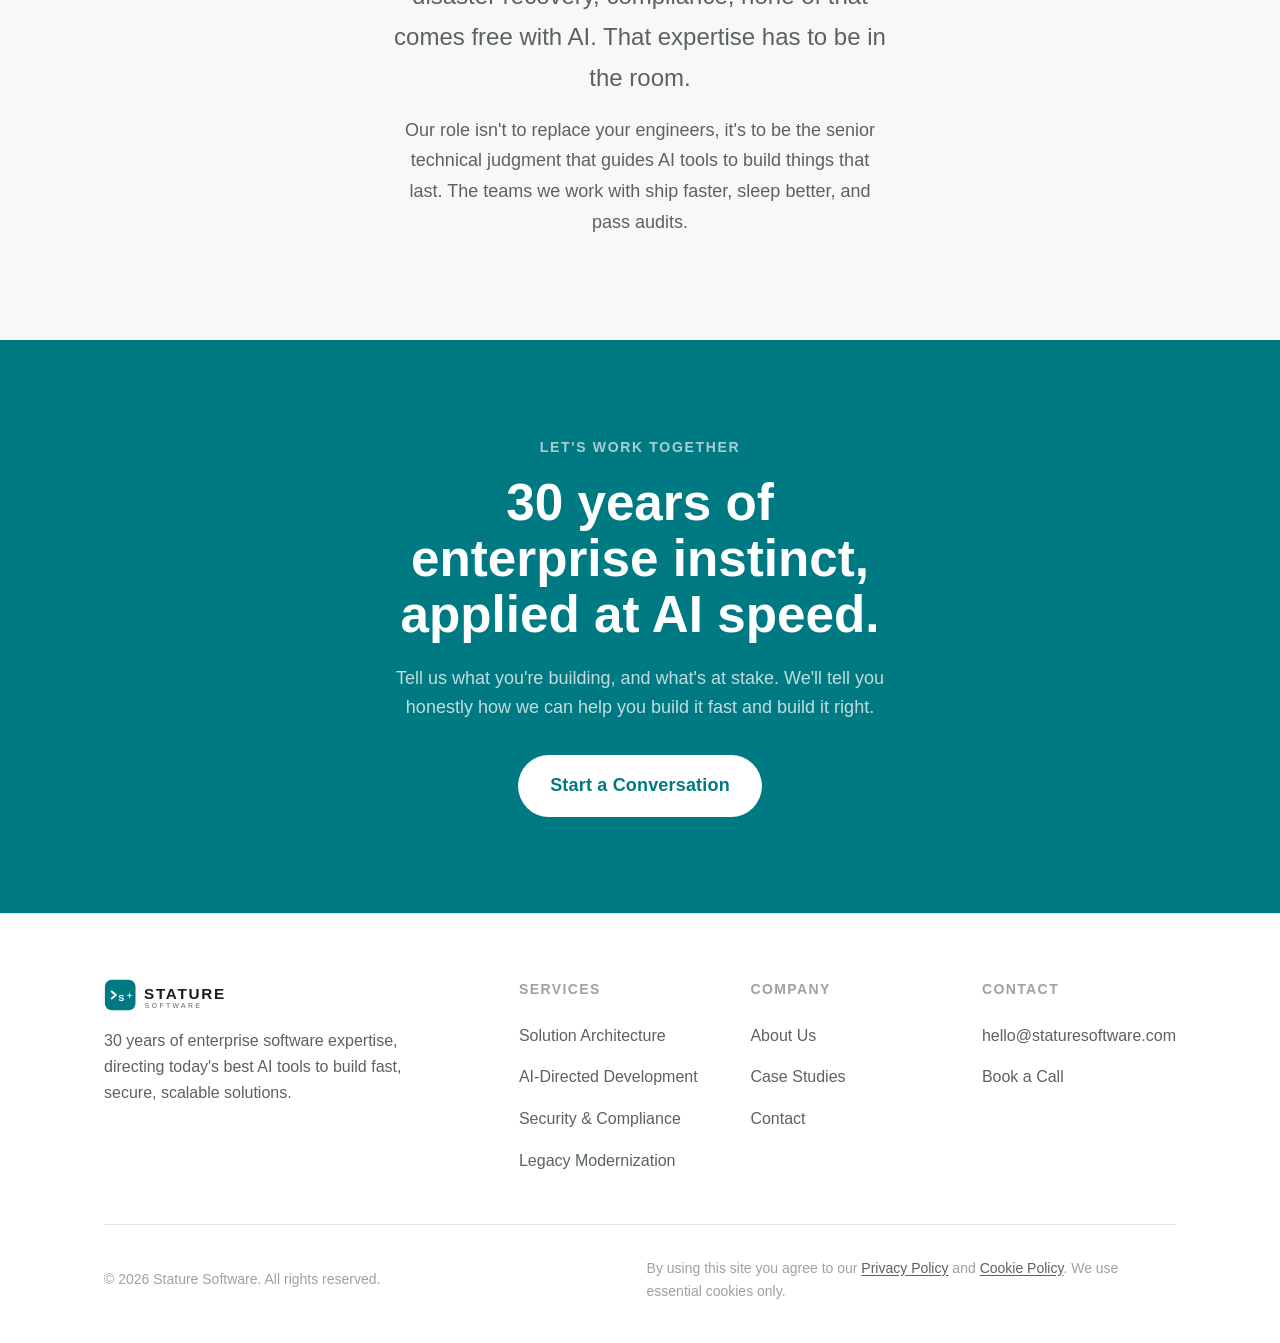
==== commit 211a1334: "Remove em dashes from all content" ====
--- a/about.html
+++ b/about.html
@@ -18,14 +18,17 @@
 
   <meta charset="UTF-8">
   <meta name="viewport" content="width=device-width, initial-scale=1.0">
-  <title>About — Stature Software</title>
-  <meta name="description" content="30 years of enterprise software expertise — defense, healthcare, fintech, and beyond. Now we direct the best AI coding tools to build secure, scalable solutions at a pace that was impossible before.">
+  <title>About, Stature Software</title>
+  <meta name="description" content="30 years of enterprise software expertise, defense, healthcare, fintech, and beyond. Now we direct the best AI coding tools to build secure, scalable solutions at a pace that was impossible before.">
 
   <link rel="preconnect" href="https://fonts.googleapis.com">
   <link rel="preconnect" href="https://fonts.gstatic.com" crossorigin>
   <link href="https://api.fontshare.com/v2/css?f[]=cabinet-grotesk@400,500,700,800,900&f[]=satoshi@400,500,700&display=swap" rel="stylesheet">
   <link href="https://fonts.googleapis.com/css2?family=JetBrains+Mono:wght@400;500&display=swap" rel="stylesheet">
 
+  <link rel="icon" href="favicon.ico" sizes="any">
+  <link rel="icon" href="favicon.svg" type="image/svg+xml">
+  <link rel="apple-touch-icon" href="apple-touch-icon.png">
   <link rel="stylesheet" href="css/style.css">
   <link rel="stylesheet" href="css/reveal.css">
   <script>
@@ -124,13 +127,13 @@
         <p class="section__eyebrow">About Us</p>
         <h1 class="section__title" style="font-size:var(--text-2xl);">We've been building enterprise software for 30 years. Now we direct AI to build it fast.</h1>
         <p style="font-size:var(--text-base); color:var(--color-text-muted); line-height:1.7; margin-top:var(--space-5);">
-          Stature was founded in 1996. Since then we've built software for defense contractors, healthcare organizations, enterprise platforms, and high-growth SaaS companies — across every major platform. Every platform shift in the last three decades, we've navigated it.
+          Stature was founded in 1996. Since then we've built software for defense contractors, healthcare organizations, enterprise platforms, and high-growth SaaS companies, across every major platform. Every platform shift in the last three decades, we've navigated it.
         </p>
         <p style="font-size:var(--text-base); color:var(--color-text-muted); line-height:1.7; margin-top:var(--space-4);">
-          AI coding is different. It's not just faster typing — it's a force multiplier that rewards expertise. Here's what most teams miss: AI tools are only as good as the judgment directing them. They don't know your compliance requirements, your failure modes, or what "enterprise-ready" actually means. <strong style="color:var(--color-text);">We do.</strong>
+          AI coding is different. It's not just faster typing, it's a force multiplier that rewards expertise. Here's what most teams miss: AI tools are only as good as the judgment directing them. They don't know your compliance requirements, your failure modes, or what "enterprise-ready" actually means. <strong style="color:var(--color-text);">We do.</strong>
         </p>
         <p style="font-size:var(--text-base); color:var(--color-text-muted); line-height:1.7; margin-top:var(--space-4);">
-          Our role is to be the enterprise engineering brain that directs AI execution. We define the architecture, set the security model, establish the quality bar — then let Claude Code, Cursor, and Copilot do the heavy lifting. The result is software that ships fast and is built to last.
+          Our role is to be the enterprise engineering brain that directs AI execution. We define the architecture, set the security model, establish the quality bar, then let Claude Code, Cursor, and Copilot do the heavy lifting. The result is software that ships fast and is built to last.
         </p>
         <div style="margin-top:var(--space-8); display:flex; gap:var(--space-4); flex-wrap:wrap;">
           <a href="contact.html" class="btn btn--primary">Talk to Us</a>
@@ -152,7 +155,7 @@
         <p class="section__eyebrow">The Journey</p>
         <h2 class="section__title" style="font-size:var(--text-xl);">30 years of building things<br>that actually run in production.</h2>
         <p style="font-size:var(--text-base); color:var(--color-text-muted); line-height:1.7; margin-top:var(--space-5);">
-          Every era of software development has its shift. Client-server. The web. Mobile. Cloud. Each time, the teams that adapted fastest won. AI is the next shift — and it's the biggest one yet.
+          Every era of software development has its shift. Client-server. The web. Mobile. Cloud. Each time, the teams that adapted fastest won. AI is the next shift, and it's the biggest one yet.
         </p>
 
         <div class="timeline" style="margin-top:var(--space-10);">
@@ -162,7 +165,7 @@
           </div>
           <div class="timeline__item">
             <div class="timeline__year">Early 2000s</div>
-            <p class="timeline__text">Expanded into .NET and enterprise web — building backend systems, APIs, and data platforms for companies that needed serious software, not off-the-shelf tools.</p>
+            <p class="timeline__text">Expanded into .NET and enterprise web, building backend systems, APIs, and data platforms for companies that needed serious software, not off-the-shelf tools.</p>
           </div>
           <div class="timeline__item">
             <div class="timeline__year">2010s</div>
@@ -174,7 +177,7 @@
           </div>
           <div class="timeline__item">
             <div class="timeline__year">2024–Now</div>
-            <p class="timeline__text">Repositioned Stature as the enterprise software experts who direct AI. We bring the judgment, architecture, and standards — AI tools bring the speed. The combination makes what used to take months possible in weeks.</p>
+            <p class="timeline__text">Repositioned Stature as the enterprise software experts who direct AI. We bring the judgment, architecture, and standards, AI tools bring the speed. The combination makes what used to take months possible in weeks.</p>
           </div>
         </div>
       </div>
@@ -190,7 +193,7 @@
             </div>
             <div>
               <h3 style="font-size:var(--text-base); font-weight:700; color:var(--color-text); margin-bottom:var(--space-1);">Platform Depth</h3>
-              <p style="font-size:var(--text-sm); color:var(--color-text-muted); line-height:1.65;">.NET/C#, Swift, Kotlin, Java, Node.js, React — built production systems in all of them, not just samples.</p>
+              <p style="font-size:var(--text-sm); color:var(--color-text-muted); line-height:1.65;">.NET/C#, Swift, Kotlin, Java, Node.js, React, built production systems in all of them, not just samples.</p>
             </div>
           </div>
 
@@ -200,7 +203,7 @@
             </div>
             <div>
               <h3 style="font-size:var(--text-base); font-weight:700; color:var(--color-text); margin-bottom:var(--space-1);">Security &amp; Compliance Depth</h3>
-              <p style="font-size:var(--text-sm); color:var(--color-text-muted); line-height:1.65;">SOC 2, HIPAA, FedRAMP, PCI-DSS — we've operated in regulated environments for decades. We don't learn compliance on your project.</p>
+              <p style="font-size:var(--text-sm); color:var(--color-text-muted); line-height:1.65;">SOC 2, HIPAA, FedRAMP, PCI-DSS, we've operated in regulated environments for decades. We don't learn compliance on your project.</p>
             </div>
           </div>
 
@@ -220,7 +223,7 @@
             </div>
             <div>
               <h3 style="font-size:var(--text-base); font-weight:700; color:var(--color-text); margin-bottom:var(--space-1);">Enterprise Architecture Instinct</h3>
-              <p style="font-size:var(--text-sm); color:var(--color-text-muted); line-height:1.65;">We've designed systems that have run for decades — scalable, maintainable, and built to survive the next platform shift. That instinct is what makes AI-generated code actually good.</p>
+              <p style="font-size:var(--text-sm); color:var(--color-text-muted); line-height:1.65;">We've designed systems that have run for decades, scalable, maintainable, and built to survive the next platform shift. That instinct is what makes AI-generated code actually good.</p>
             </div>
           </div>
         </div>
@@ -238,10 +241,10 @@
       <p class="section__eyebrow">Our Philosophy</p>
       <h2 class="section__title">"AI moves fast. We make sure it moves in the right direction."</h2>
       <p style="font-size:var(--text-lg); color:var(--color-text-muted); line-height:1.7; margin-top:var(--space-5);">
-        There's an enormous difference between code that works and software that's ready for production. Security, scalability, observability, disaster recovery, compliance — none of that comes free with AI. That expertise has to be in the room.
+        There's an enormous difference between code that works and software that's ready for production. Security, scalability, observability, disaster recovery, compliance, none of that comes free with AI. That expertise has to be in the room.
       </p>
       <p style="font-size:var(--text-base); color:var(--color-text-muted); line-height:1.7; margin-top:var(--space-4);">
-        Our role isn't to replace your engineers — it's to be the senior technical judgment that guides AI tools to build things that last. The teams we work with ship faster, sleep better, and pass audits.
+        Our role isn't to replace your engineers, it's to be the senior technical judgment that guides AI tools to build things that last. The teams we work with ship faster, sleep better, and pass audits.
       </p>
     </div>
   </div>
@@ -252,7 +255,7 @@
   <div class="container container--narrow">
     <p class="cta-band__eyebrow">Let's work together</p>
     <h2 class="cta-band__title">30 years of enterprise instinct, applied at AI speed.</h2>
-    <p class="cta-band__subtitle">Tell us what you're building — and what's at stake. We'll tell you honestly how we can help you build it fast and build it right.</p>
+    <p class="cta-band__subtitle">Tell us what you're building, and what's at stake. We'll tell you honestly how we can help you build it fast and build it right.</p>
     <a href="contact.html" class="btn btn--white btn--lg">Start a Conversation</a>
   </div>
 </section>
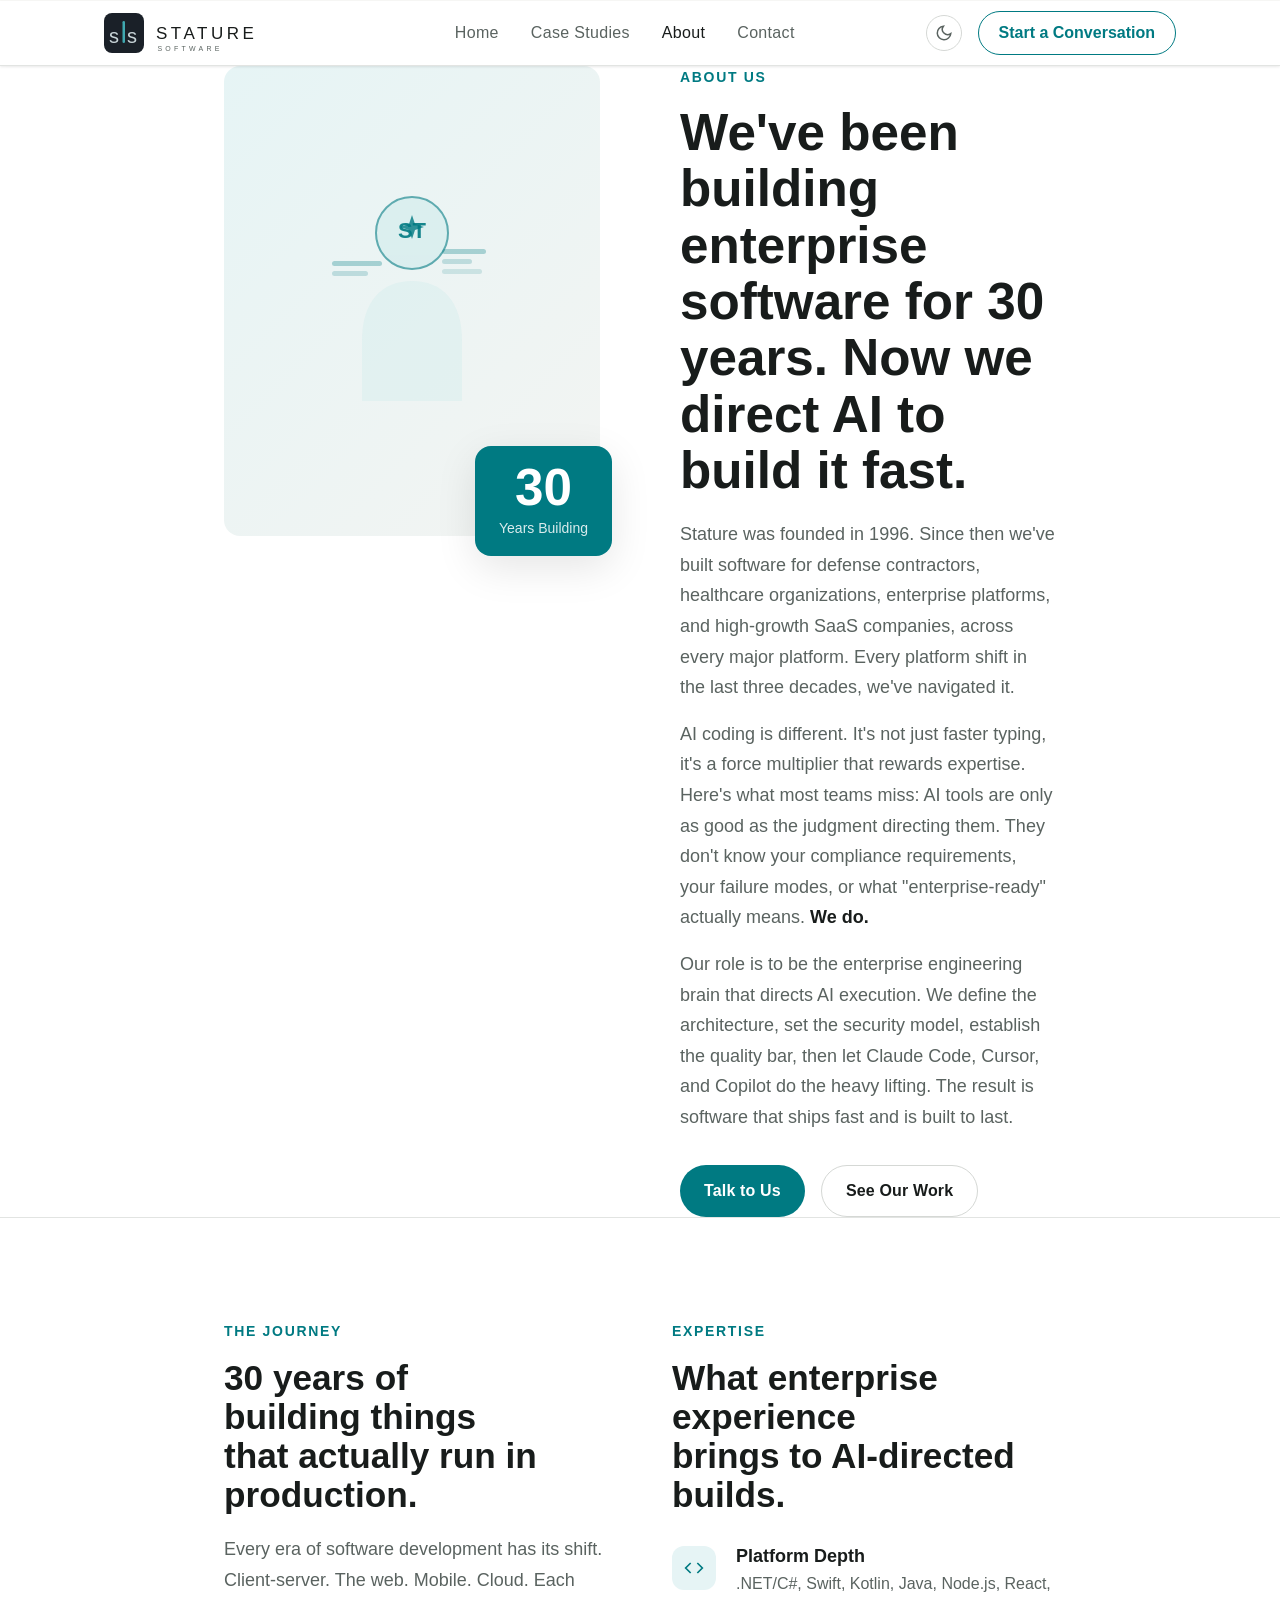
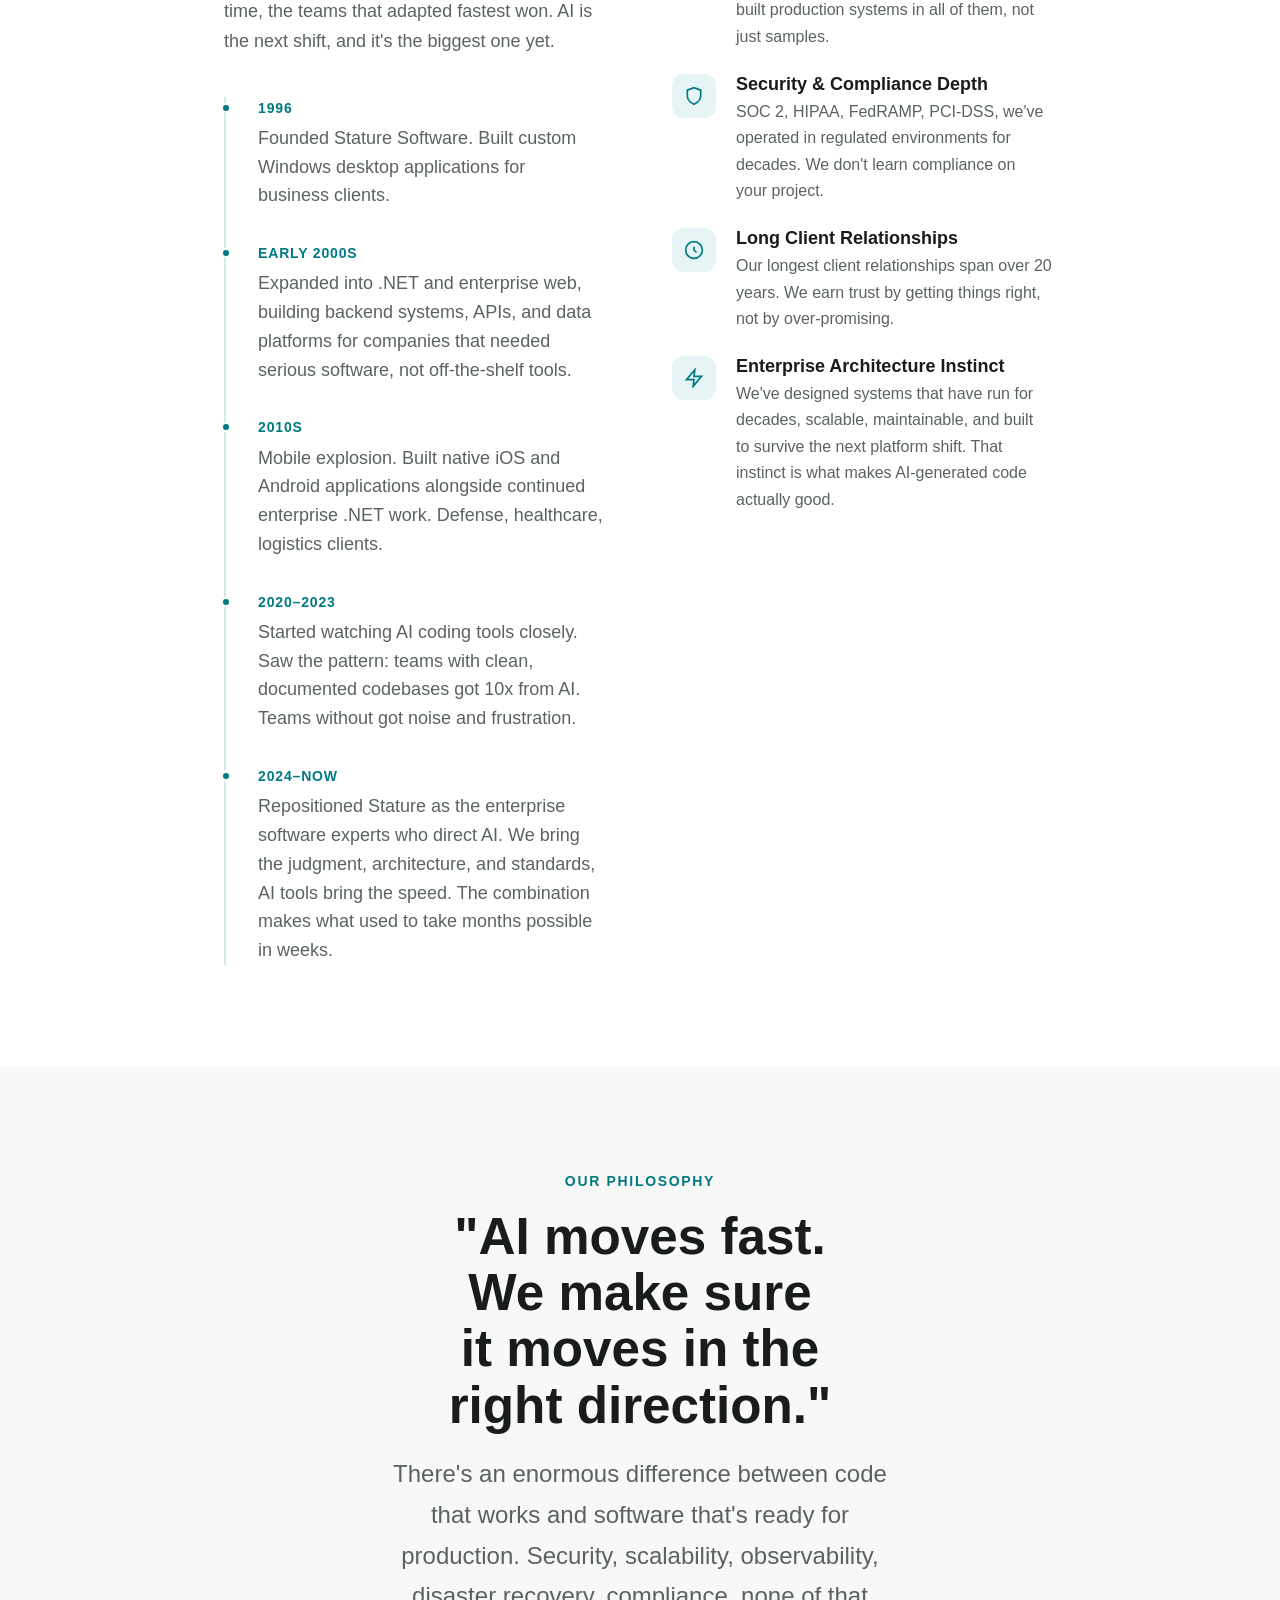
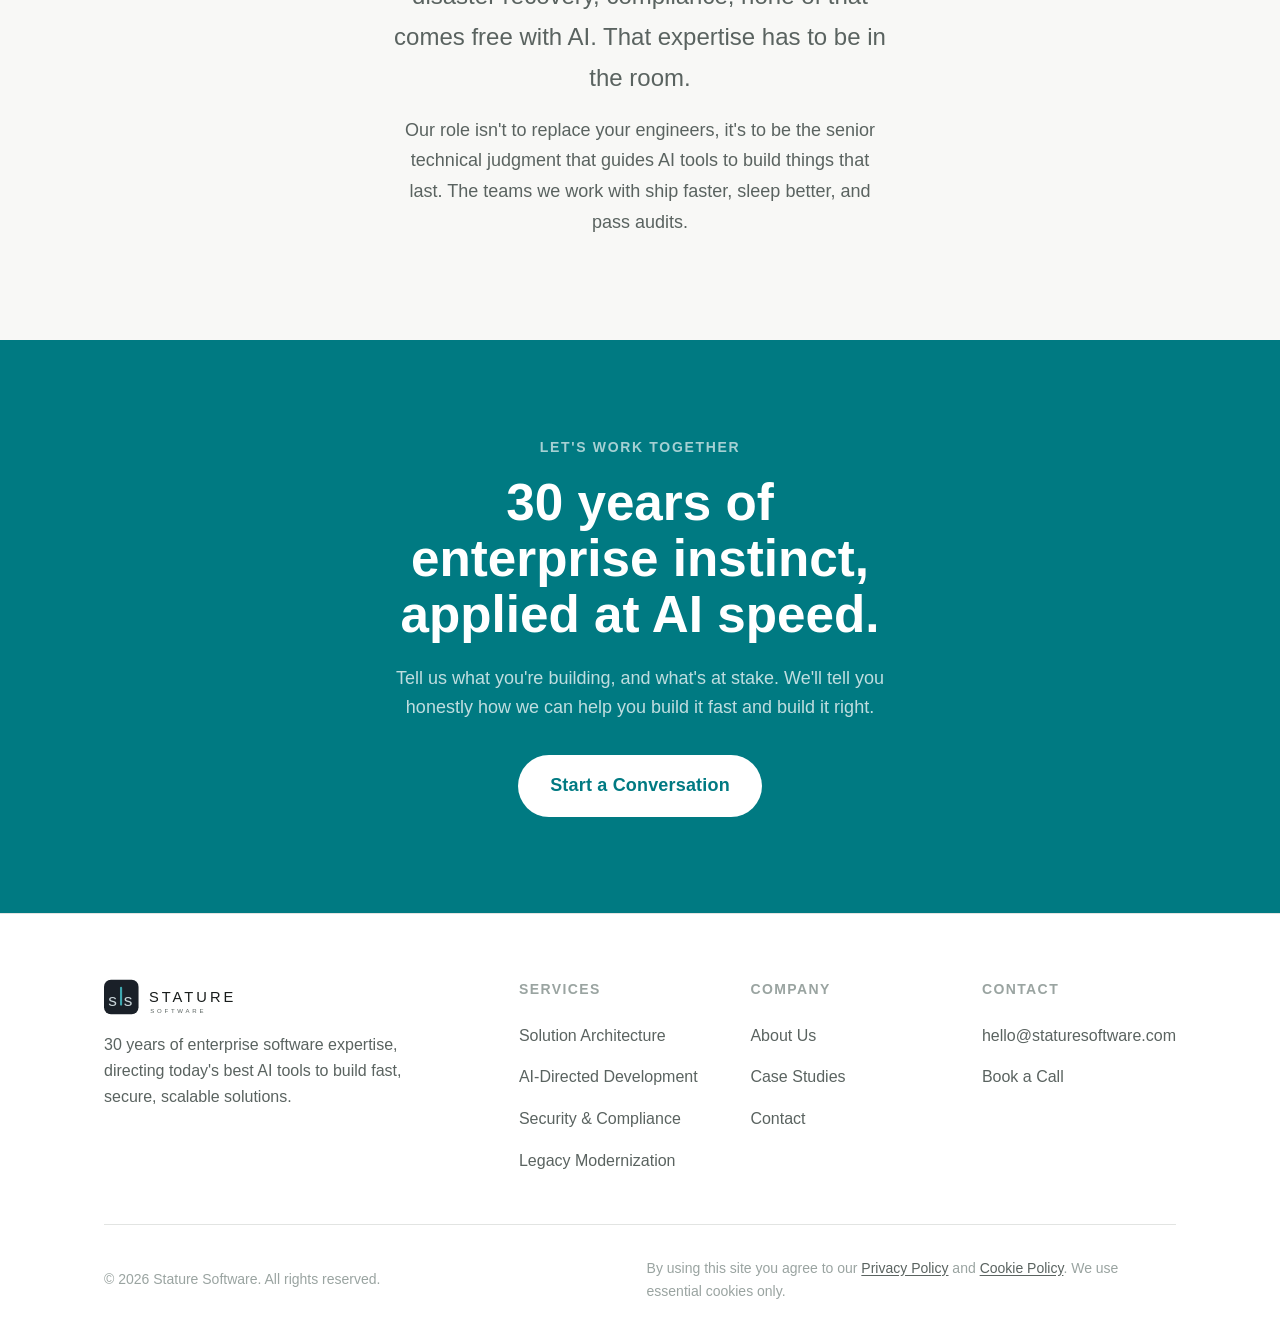
==== commit 943cd25c: "New s|s logo: dark mark, adaptive wordmark, updated favicons" ====
--- a/about.html
+++ b/about.html
@@ -38,6 +38,14 @@
       document.documentElement.setAttribute('data-theme', t);
     })();
   </script>
+  <!-- Google tag (gtag.js) -->
+  <script async src="https://www.googletagmanager.com/gtag/js?id=G-ZMT65RPBCW"></script>
+  <script>
+    window.dataLayer = window.dataLayer || [];
+    function gtag(){dataLayer.push(arguments);}
+    gtag('js', new Date());
+    gtag('config', 'G-ZMT65RPBCW');
+  </script>
 </head>
 <body>
 
@@ -45,22 +53,25 @@
   <div class="container">
     <div class="nav__inner">
       <a href="index.html" class="nav__logo" aria-label="Stature Software home">
-          <svg width="172" height="40" viewBox="0 0 172 40" fill="none" xmlns="http://www.w3.org/2000/svg" aria-label="Stature Software">
+          <svg width="220" height="44" viewBox="0 0 220 44" fill="none" xmlns="http://www.w3.org/2000/svg" aria-label="Stature Software">
   <defs>
     <style>
-      @keyframes star-blink {
-        0%, 49% { opacity: 1; }
-        50%, 100% { opacity: 0; }
-      }
+      @keyframes star-blink { 0%,49%{opacity:1} 50%,100%{opacity:0} }
       .star-blink { animation: star-blink 1.1s step-end infinite; }
     </style>
   </defs>
-  <rect x="0" y="2" width="36" height="36" rx="8" fill="var(--color-primary)"/>
-  <path d="M8 16 L13 20 L8 24" stroke="white" stroke-width="2.2" stroke-linecap="round" stroke-linejoin="round" fill="none"/>
-  <text x="16" y="27" font-family="JetBrains Mono, monospace" font-size="13" font-weight="700" fill="white">s</text>
-  <path class="star-blink" d="M29 17 L30 20 L33 20.6 L30 21.2 L29 24.2 L28 21.2 L25 20.6 L28 20 Z" fill="white"/>
-  <text x="46" y="25" font-family="Cabinet Grotesk, Helvetica Neue, sans-serif" font-size="18" font-weight="900" letter-spacing="2" fill="var(--color-text)">STATURE</text>
-  <text x="47" y="35" font-family="Cabinet Grotesk, Helvetica Neue, sans-serif" font-size="8" font-weight="500" letter-spacing="2.8" fill="var(--color-text-muted)">SOFTWARE</text>
+  <!-- Mark: dark square, fixed colour -->
+  <rect x="0" y="2" width="40" height="40" rx="8" fill="#1a2028"/>
+  <!-- teal vertical bar -->
+  <rect x="18.5" y="10" width="2.5" height="22" rx="1.25" fill="#3fa8b0"/>
+  <!-- left s -->
+  <text x="5" y="32" font-family="Helvetica Neue,Arial,sans-serif" font-size="20" font-weight="200" fill="#c8d4d8">s</text>
+  <!-- right s -->
+  <text x="23" y="32" font-family="Helvetica Neue,Arial,sans-serif" font-size="20" font-weight="200" fill="#c8d4d8">s</text>
+  <!-- STATURE wordmark — adaptive colour -->
+  <text x="52" y="28" font-family="Helvetica Neue,Arial,sans-serif" font-size="17" font-weight="300" letter-spacing="3.5" fill="var(--color-text)">STATURE</text>
+  <!-- SOFTWARE subtext — muted -->
+  <text x="53.5" y="40" font-family="Helvetica Neue,Arial,sans-serif" font-size="7" font-weight="300" letter-spacing="3.2" fill="var(--color-text-muted)">SOFTWARE</text>
 </svg>
       </a>
       <nav aria-label="Main navigation">
@@ -267,22 +278,13 @@
     <div class="footer__grid">
       <div>
         <a href="index.html" aria-label="Stature Software home">
-          <svg width="148" height="34" viewBox="0 0 172 40" fill="none" xmlns="http://www.w3.org/2000/svg">
-  <defs>
-    <style>
-      @keyframes star-blink {
-        0%, 49% { opacity: 1; }
-        50%, 100% { opacity: 0; }
-      }
-      .star-blink { animation: star-blink 1.1s step-end infinite; }
-    </style>
-  </defs>
-  <rect x="0" y="2" width="36" height="36" rx="8" fill="var(--color-primary)"/>
-  <path d="M8 16 L13 20 L8 24" stroke="white" stroke-width="2.2" stroke-linecap="round" stroke-linejoin="round" fill="none"/>
-  <text x="16" y="27" font-family="JetBrains Mono, monospace" font-size="13" font-weight="700" fill="white">s</text>
-  <path class="star-blink" d="M29 17 L30 20 L33 20.6 L30 21.2 L29 24.2 L28 21.2 L25 20.6 L28 20 Z" fill="white"/>
-  <text x="46" y="25" font-family="Cabinet Grotesk, Helvetica Neue, sans-serif" font-size="18" font-weight="900" letter-spacing="2" fill="var(--color-text)">STATURE</text>
-  <text x="47" y="35" font-family="Cabinet Grotesk, Helvetica Neue, sans-serif" font-size="8" font-weight="500" letter-spacing="2.8" fill="var(--color-text-muted)">SOFTWARE</text>
+          <svg width="190" height="38" viewBox="0 0 220 44" fill="none" xmlns="http://www.w3.org/2000/svg">
+  <rect x="0" y="2" width="40" height="40" rx="8" fill="#1a2028"/>
+  <rect x="18.5" y="10" width="2.5" height="22" rx="1.25" fill="#3fa8b0"/>
+  <text x="5" y="32" font-family="Helvetica Neue,Arial,sans-serif" font-size="20" font-weight="200" fill="#c8d4d8">s</text>
+  <text x="23" y="32" font-family="Helvetica Neue,Arial,sans-serif" font-size="20" font-weight="200" fill="#c8d4d8">s</text>
+  <text x="52" y="28" font-family="Helvetica Neue,Arial,sans-serif" font-size="17" font-weight="300" letter-spacing="3.5" fill="var(--color-text)">STATURE</text>
+  <text x="53.5" y="40" font-family="Helvetica Neue,Arial,sans-serif" font-size="7" font-weight="300" letter-spacing="3.2" fill="var(--color-text-muted)">SOFTWARE</text>
 </svg>
         </a>
         <p class="footer__brand-desc">30 years of enterprise software expertise, directing today's best AI tools to build fast, secure, scalable solutions.</p>
--- a/css/style.css
+++ b/css/style.css
@@ -560,19 +560,13 @@
   align-items: center;
   gap: var(--space-2);
   white-space: nowrap;
-  animation: float 4s ease-in-out infinite;
-}
-.hero__pill--1 { top: -12px; right: 20px; animation-delay: 0s; }
-.hero__pill--2 { bottom: 24px; left: -16px; animation-delay: 1.5s; }
-.hero__pill--3 { bottom: 64px; right: -12px; animation-delay: 0.8s; }
+}
+.hero__pill--1 { top: -12px; right: 20px; }
+.hero__pill--2 { bottom: 24px; left: -16px; }
+.hero__pill--3 { bottom: 64px; right: -12px; }
 .hero__pill-dot { width: 8px; height: 8px; border-radius: 50%; background: var(--color-primary); }
 .hero__pill-dot--green { background: #28c840; }
 .hero__pill-dot--amber { background: #ffbd2e; }
-
-@keyframes float {
-  0%, 100% { transform: translateY(0); }
-  50% { transform: translateY(-6px); }
-}
 
 @media (max-width: 900px) {
   .hero__grid { grid-template-columns: 1fr; }
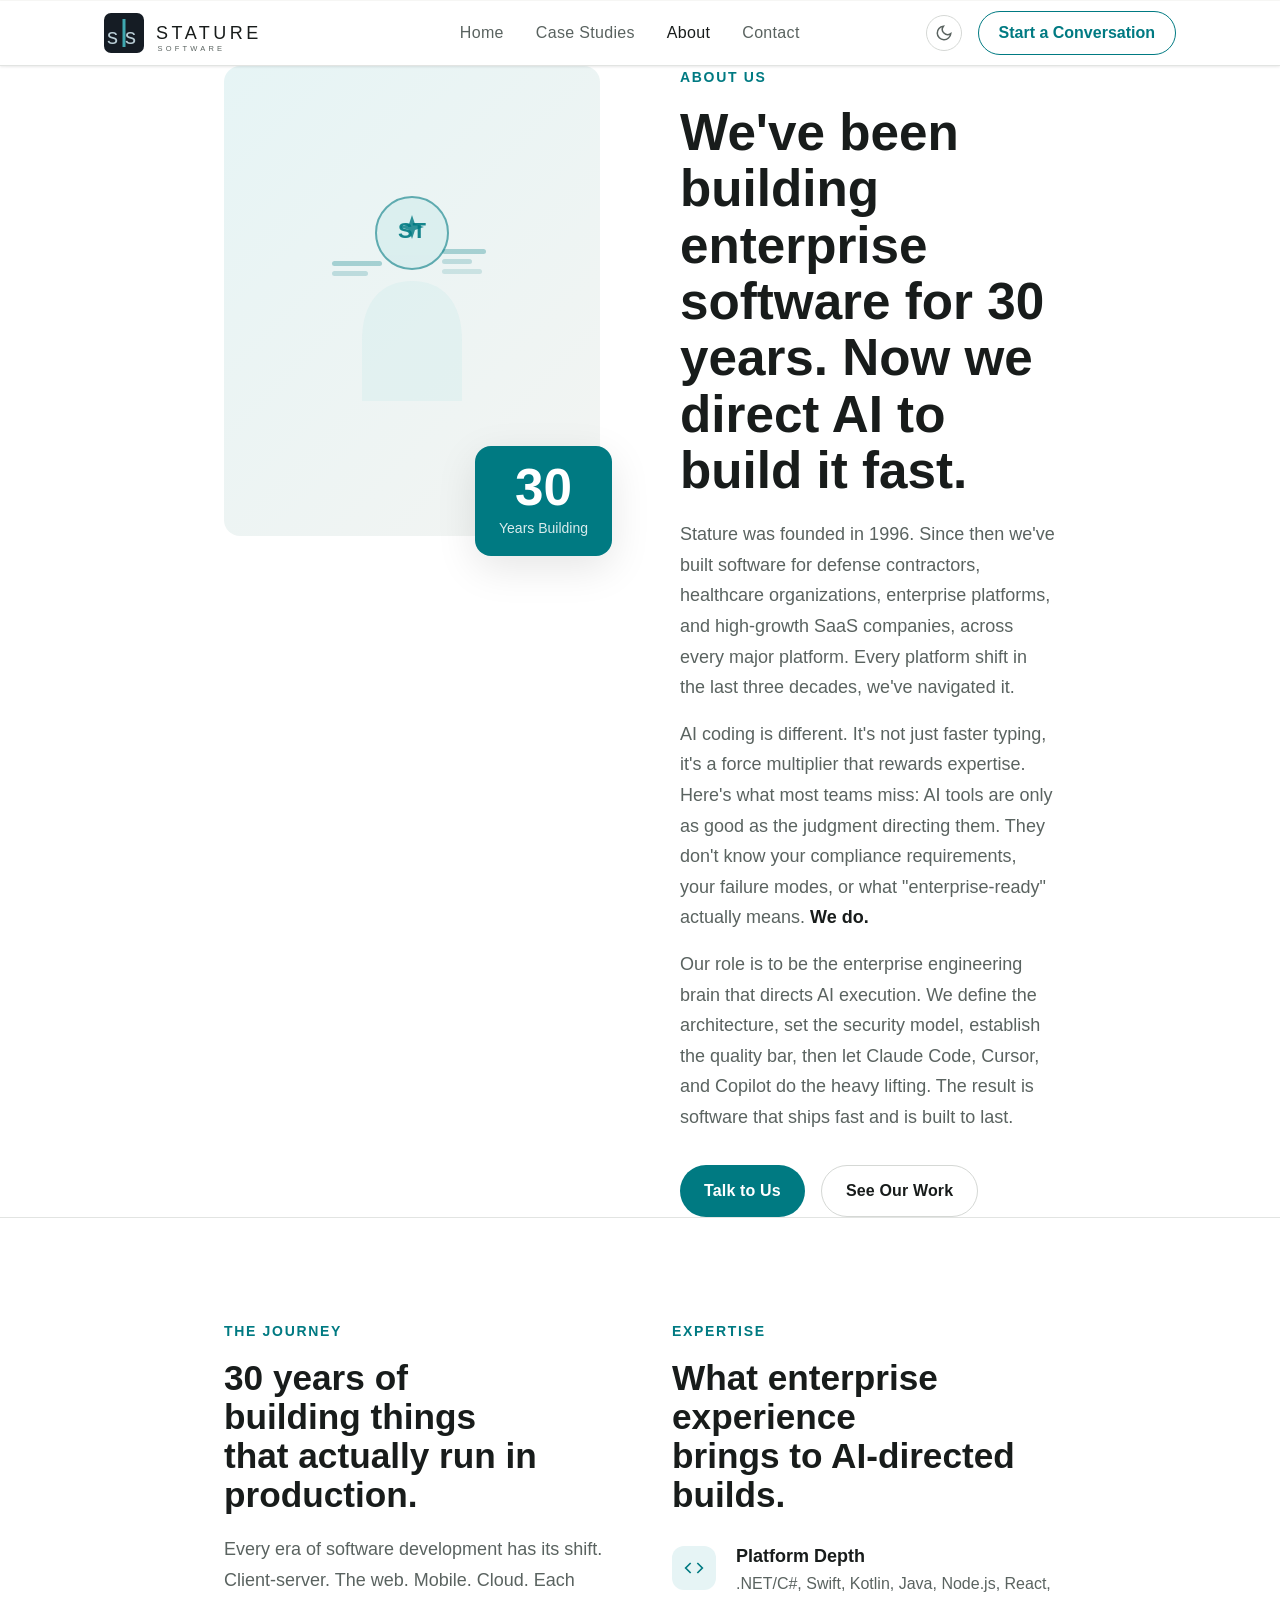
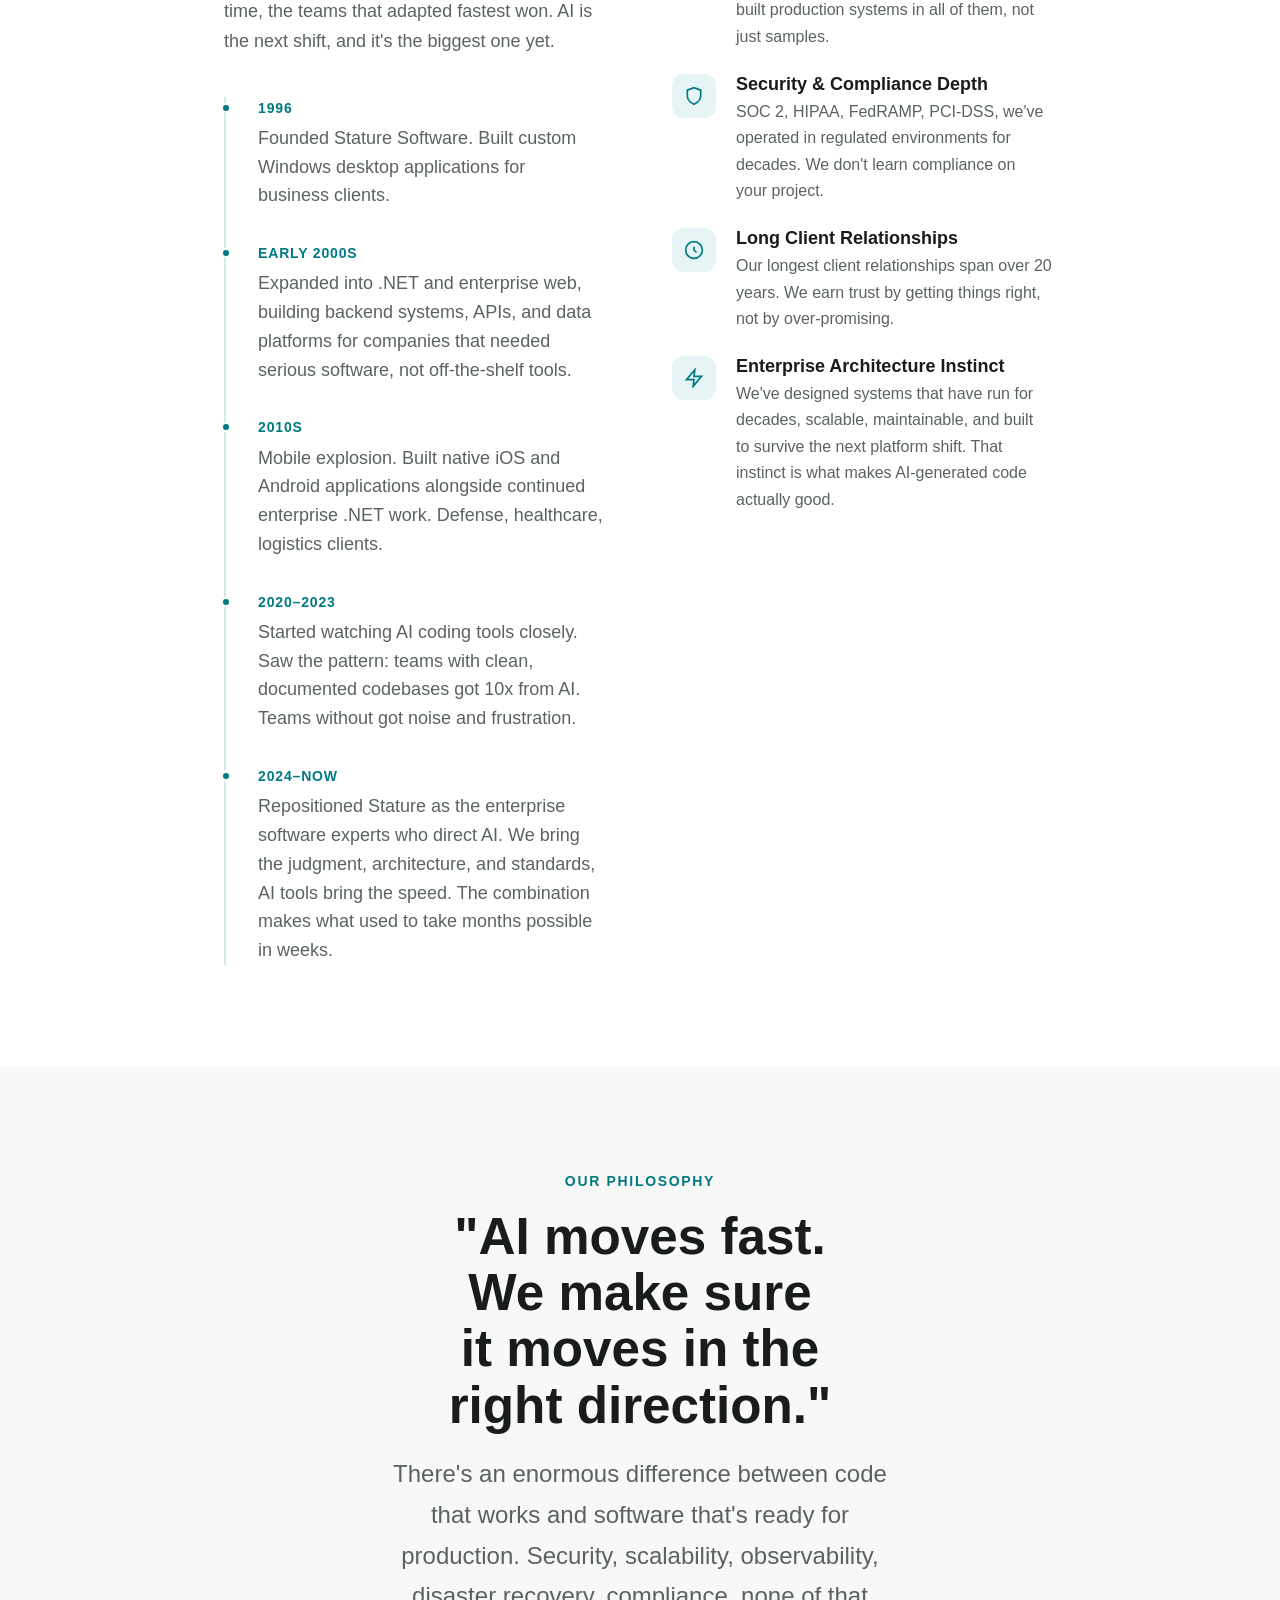
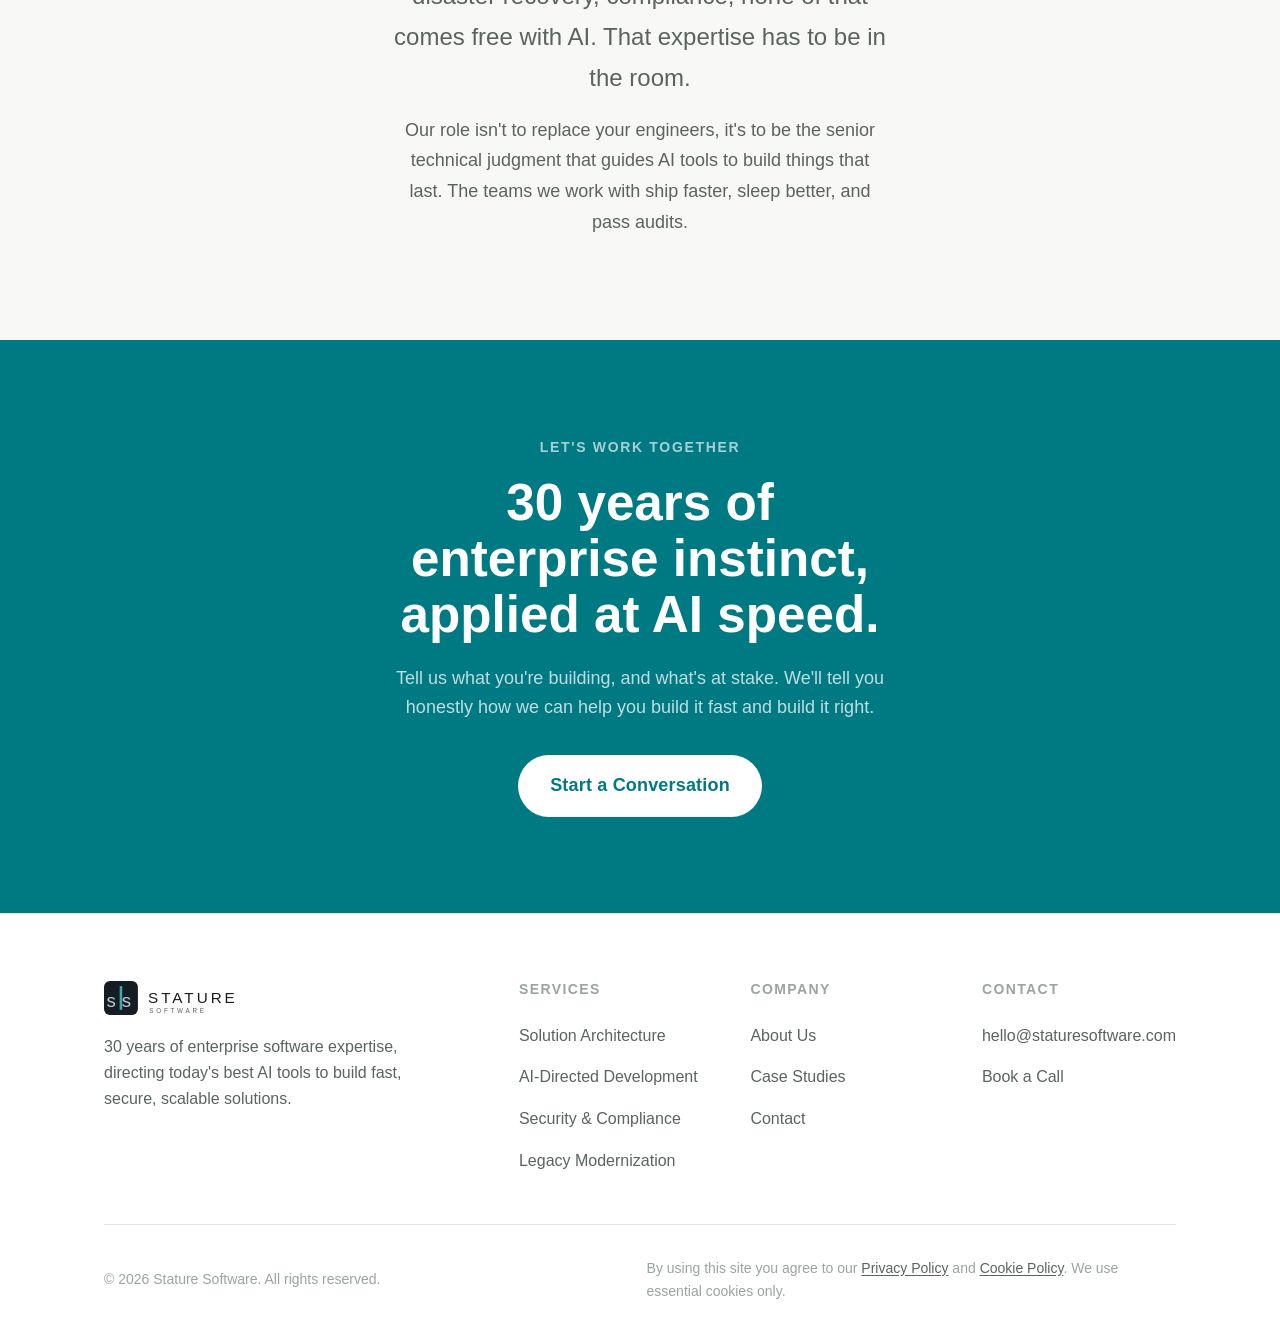
==== commit 0df71126: "Refine s|s logo: closer match to original — lighter letterforms, tall bar" ====
--- a/about.html
+++ b/about.html
@@ -53,25 +53,15 @@
   <div class="container">
     <div class="nav__inner">
       <a href="index.html" class="nav__logo" aria-label="Stature Software home">
-          <svg width="220" height="44" viewBox="0 0 220 44" fill="none" xmlns="http://www.w3.org/2000/svg" aria-label="Stature Software">
-  <defs>
-    <style>
-      @keyframes star-blink { 0%,49%{opacity:1} 50%,100%{opacity:0} }
-      .star-blink { animation: star-blink 1.1s step-end infinite; }
-    </style>
-  </defs>
-  <!-- Mark: dark square, fixed colour -->
-  <rect x="0" y="2" width="40" height="40" rx="8" fill="#1a2028"/>
-  <!-- teal vertical bar -->
-  <rect x="18.5" y="10" width="2.5" height="22" rx="1.25" fill="#3fa8b0"/>
-  <!-- left s -->
-  <text x="5" y="32" font-family="Helvetica Neue,Arial,sans-serif" font-size="20" font-weight="200" fill="#c8d4d8">s</text>
-  <!-- right s -->
-  <text x="23" y="32" font-family="Helvetica Neue,Arial,sans-serif" font-size="20" font-weight="200" fill="#c8d4d8">s</text>
-  <!-- STATURE wordmark — adaptive colour -->
-  <text x="52" y="28" font-family="Helvetica Neue,Arial,sans-serif" font-size="17" font-weight="300" letter-spacing="3.5" fill="var(--color-text)">STATURE</text>
-  <!-- SOFTWARE subtext — muted -->
-  <text x="53.5" y="40" font-family="Helvetica Neue,Arial,sans-serif" font-size="7" font-weight="300" letter-spacing="3.2" fill="var(--color-text-muted)">SOFTWARE</text>
+          <svg width="230" height="46" viewBox="0 0 230 46" fill="none" xmlns="http://www.w3.org/2000/svg" aria-label="Stature Software">
+  <!-- Mark -->
+  <rect x="0" y="3" width="40" height="40" rx="7" fill="#151c24"/>
+  <rect x="18.5" y="9" width="3" height="28" rx="0" fill="#3fa8b0"/>
+  <text x="3" y="34" font-family="Helvetica Neue,Arial,sans-serif" font-size="22" font-weight="100" fill="#b8ccd4">s</text>
+  <text x="21" y="34" font-family="Helvetica Neue,Arial,sans-serif" font-size="22" font-weight="100" fill="#b8ccd4">s</text>
+  <!-- Wordmark -->
+  <text x="52" y="29" font-family="Helvetica Neue,Arial,sans-serif" font-size="18" font-weight="300" letter-spacing="3.5" fill="var(--color-text)">STATURE</text>
+  <text x="53.5" y="41" font-family="Helvetica Neue,Arial,sans-serif" font-size="7.5" font-weight="300" letter-spacing="3.2" fill="var(--color-text-muted)">SOFTWARE</text>
 </svg>
       </a>
       <nav aria-label="Main navigation">
@@ -278,13 +268,13 @@
     <div class="footer__grid">
       <div>
         <a href="index.html" aria-label="Stature Software home">
-          <svg width="190" height="38" viewBox="0 0 220 44" fill="none" xmlns="http://www.w3.org/2000/svg">
-  <rect x="0" y="2" width="40" height="40" rx="8" fill="#1a2028"/>
-  <rect x="18.5" y="10" width="2.5" height="22" rx="1.25" fill="#3fa8b0"/>
-  <text x="5" y="32" font-family="Helvetica Neue,Arial,sans-serif" font-size="20" font-weight="200" fill="#c8d4d8">s</text>
-  <text x="23" y="32" font-family="Helvetica Neue,Arial,sans-serif" font-size="20" font-weight="200" fill="#c8d4d8">s</text>
-  <text x="52" y="28" font-family="Helvetica Neue,Arial,sans-serif" font-size="17" font-weight="300" letter-spacing="3.5" fill="var(--color-text)">STATURE</text>
-  <text x="53.5" y="40" font-family="Helvetica Neue,Arial,sans-serif" font-size="7" font-weight="300" letter-spacing="3.2" fill="var(--color-text-muted)">SOFTWARE</text>
+          <svg width="195" height="40" viewBox="0 0 230 46" fill="none" xmlns="http://www.w3.org/2000/svg">
+  <rect x="0" y="3" width="40" height="40" rx="7" fill="#151c24"/>
+  <rect x="18.5" y="9" width="3" height="28" rx="0" fill="#3fa8b0"/>
+  <text x="3" y="34" font-family="Helvetica Neue,Arial,sans-serif" font-size="22" font-weight="100" fill="#b8ccd4">s</text>
+  <text x="21" y="34" font-family="Helvetica Neue,Arial,sans-serif" font-size="22" font-weight="100" fill="#b8ccd4">s</text>
+  <text x="52" y="29" font-family="Helvetica Neue,Arial,sans-serif" font-size="18" font-weight="300" letter-spacing="3.5" fill="var(--color-text)">STATURE</text>
+  <text x="53.5" y="41" font-family="Helvetica Neue,Arial,sans-serif" font-size="7.5" font-weight="300" letter-spacing="3.2" fill="var(--color-text-muted)">SOFTWARE</text>
 </svg>
         </a>
         <p class="footer__brand-desc">30 years of enterprise software expertise, directing today's best AI tools to build fast, secure, scalable solutions.</p>
